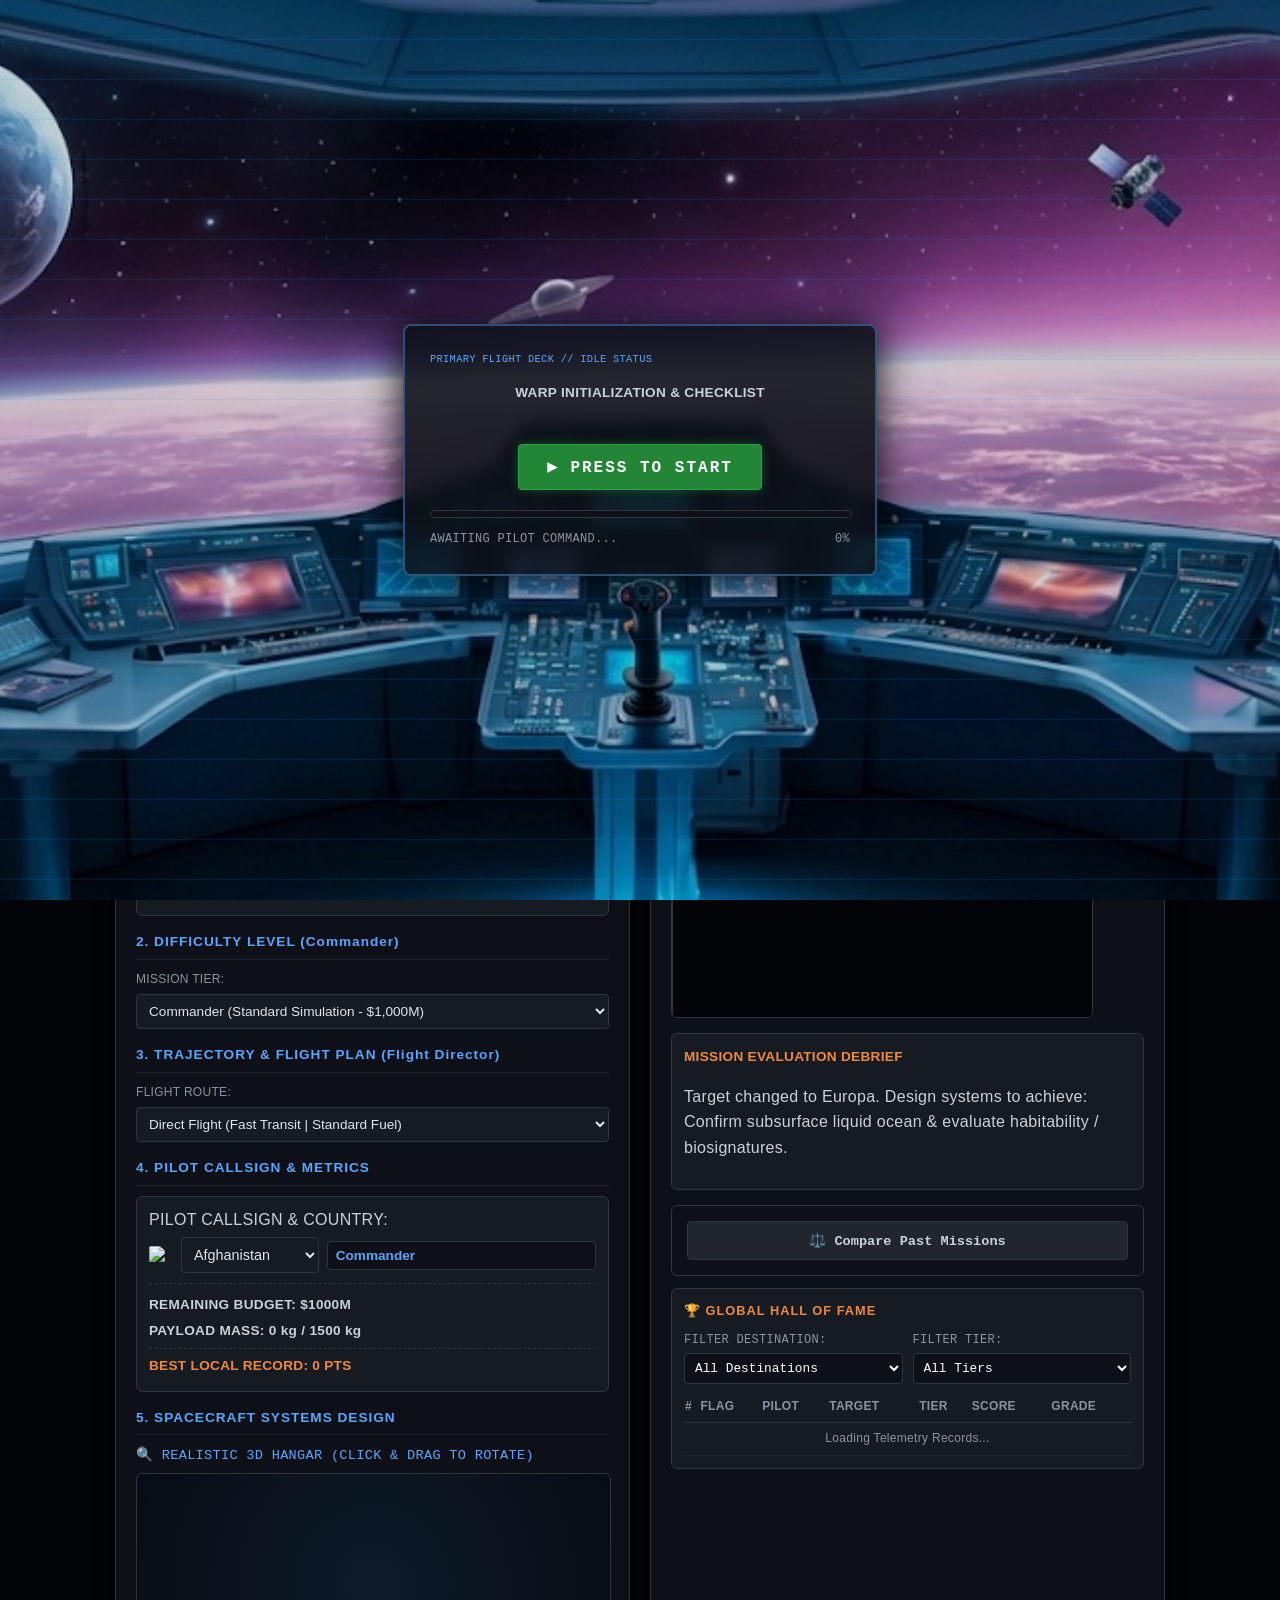
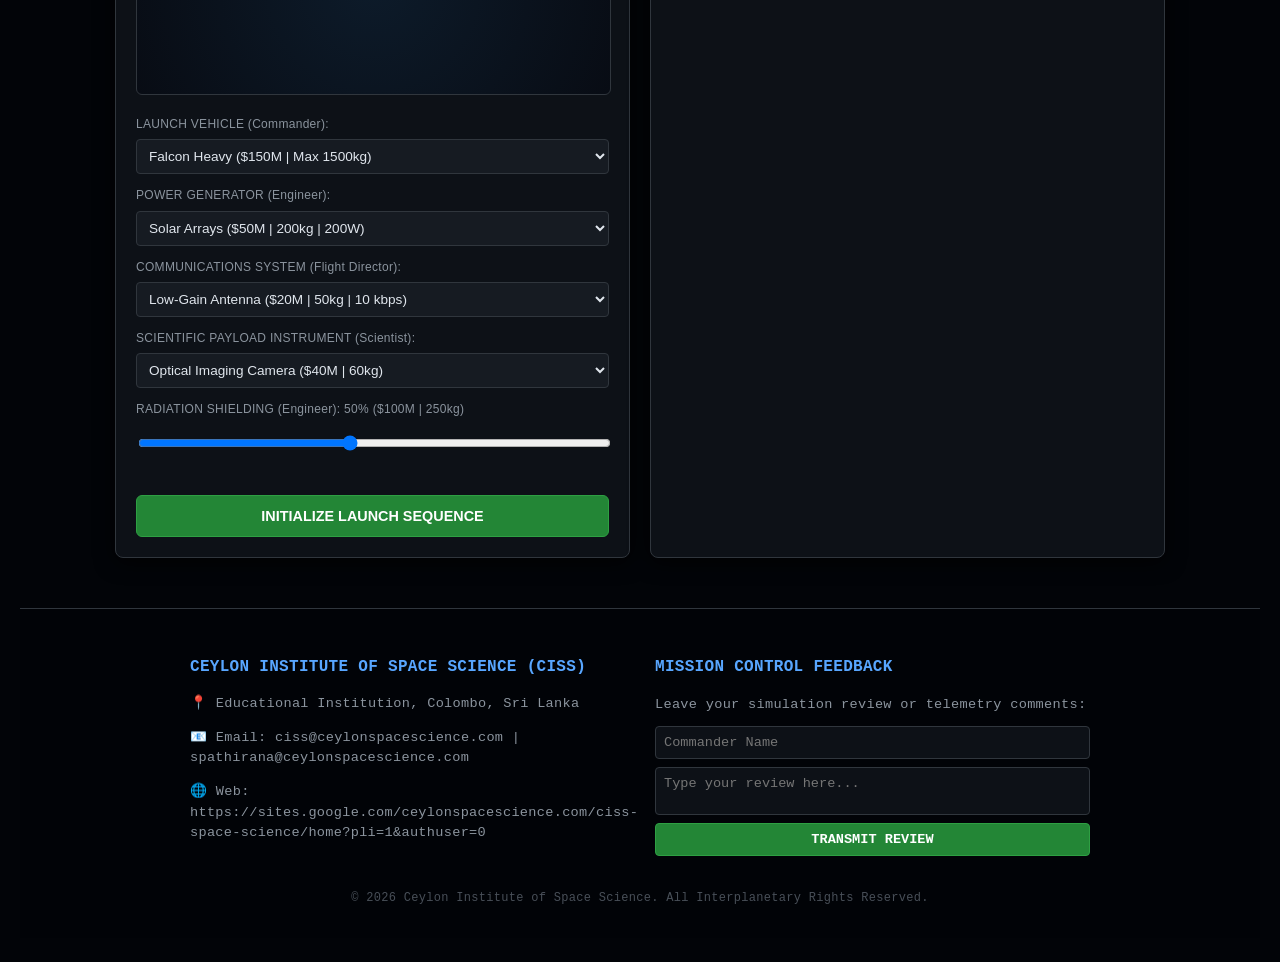
==== index.html @ af459d9c "Update fmt.Println message from 'Hello' to 'Goodbye'" ====
<!DOCTYPE html>
<html lang="en" style="position: relative; margin: 0;">
<head>
    <meta charset="UTF-8">
    <meta name="viewport" content="width=device-width, initial-scale=1.0">
    <title>Space Mission Systems Architect</title>
    
    <!-- FAVICON -->
    <link rel="icon" type="image/png" href="CISS.png">

    <link rel="stylesheet" href="style.css">
    
    <!-- LIBRARIES: JSZip, Three.js & Live Cross-Device Multiplayer Relay -->
    <script src="https://cdnjs.cloudflare.com/ajax/libs/jszip/3.10.1/jszip.min.js"></script>
    <script src="https://cdnjs.cloudflare.com/ajax/libs/three.js/r128/three.min.js"></script>
    <script src="https://unpkg.com/mqtt@5.10.1/dist/mqtt.min.js"></script>

    <!-- FIREBASE COMPAT (Kept for Global Leaderboard / Reviews in app.js) -->
    <script src="https://www.gstatic.com/firebasejs/8.10.1/firebase-app.js"></script>
    <script src="https://www.gstatic.com/firebasejs/8.10.1/firebase-database.js"></script>

    <style>
      .mode-nav-grid {
        display: grid;
        grid-template-columns: repeat(auto-fit, minmax(280px, 1fr));
        gap: 16px;
        max-width: 960px;
        margin: 22px auto 0 auto;
        text-align: left;
      }

      .mode-launch-btn {
        display: flex;
        align-items: center;
        justify-content: space-between;
        background: linear-gradient(145deg, #161b22 0%, #0d1117 100%);
        border: 1px solid #30363d;
        border-left: 4px solid #58a6ff;
        border-radius: 6px;
        padding: 16px 20px;
        color: #e6edf3;
        text-decoration: none;
        font-family: 'Courier New', Courier, monospace;
        transition: all 0.25s ease;
        position: relative;
        overflow: hidden;
        cursor: pointer;
      }

      .mode-launch-btn.sandbox-btn {
        border-left-color: #2ea043;
      }

      .mode-launch-btn:hover {
        transform: translateY(-2px);
        border-color: #58a6ff;
        box-shadow: 0 6px 20px rgba(88, 166, 255, 0.18);
        background: linear-gradient(145deg, #1c222b 0%, #11161d 100%);
      }

      .mode-launch-btn.sandbox-btn:hover {
        border-color: #2ea043;
        box-shadow: 0 6px 20px rgba(46, 160, 67, 0.18);
      }

      .mode-btn-content {
        display: flex;
        flex-direction: column;
        gap: 4px;
      }

      .mode-btn-tag {
        font-size: 0.7rem;
        letter-spacing: 1.5px;
        color: #58a6ff;
        font-weight: bold;
      }

      .sandbox-btn .mode-btn-tag {
        color: #3fb950;
      }

      .mode-btn-title {
        font-size: 1.05rem;
        font-weight: bold;
        letter-spacing: 0.5px;
      }

      .mode-btn-desc {
        font-size: 0.78rem;
        color: #8b949e;
      }

      .mode-btn-icon {
        width: 34px;
        height: 34px;
        stroke: #58a6ff;
        flex-shrink: 0;
        margin-left: 14px;
        transition: transform 0.25s ease;
      }

      .sandbox-btn .mode-btn-icon {
        stroke: #3fb950;
      }

      .mode-launch-btn:hover .mode-btn-icon {
        transform: translateX(4px);
      }

      .force-hidden {
        display: none !important;
      }

      .crew-member-row {
        display: flex;
        justify-content: space-between;
        align-items: center;
        gap: 8px;
        background: #161b22;
        border: 1px solid #2ea043;
        padding: 7px 10px;
        border-radius: 5px;
        font-size: 0.8rem;
        margin-bottom: 6px;
      }

      .station-locked {
        opacity: 0.62;
        position: relative;
      }
    </style>
</head>
<body style="position: relative; margin: 0;">

    <!-- STATIONARY TOP-RIGHT INSTITUTE LOGO (DESKTOP ONLY) -->
    <div class="desktop-logo-wrap">
        <img src="ciss-logo.png" alt="CISS Logo" style="height: 75px; width: auto; display: block;">
    </div>

    <!-- Dynamic Space Background -->
    <canvas id="bgCanvas"></canvas>

    <!-- PILOT COCKPIT INITIALIZATION LOADING SCREEN -->
    <div id="loader-screen">
        <div class="cockpit-background"></div>
        <div class="hud-scanner"></div>

        <div class="loader-content">
            <div class="hud-header">
                <span class="hud-tag">PRIMARY FLIGHT DECK // IDLE STATUS</span>
            </div>
            
            <h2>WARP INITIALIZATION &amp; CHECKLIST</h2>
            
            <!-- PRESS TO START BUTTON -->
            <button id="start-loader-btn" onclick="startLoadingSequence();" style="margin: 20px 0; background: #238636; border: 1px solid #2ea043; color: white; padding: 12px 28px; font-family: monospace; font-weight: bold; font-size: 1rem; border-radius: 4px; cursor: pointer; letter-spacing: 2px; box-shadow: 0 0 10px rgba(35, 134, 54, 0.5);">
                ▶ PRESS TO START
            </button>

            <div class="progress-bar-container">
                <div id="progress-bar"></div>
            </div>

            <div class="loader-telemetry">
                <span id="loader-status">AWAITING PILOT COMMAND...</span>
                <span id="loader-percent">0%</span>
            </div>
        </div>
    </div>

    <!-- HOW TO PLAY TUTORIAL MODAL -->
    <div id="how-to-play-modal" class="modal-overlay" style="position: fixed; top: 0; left: 0; width: 100%; height: 100%; background: rgba(2, 4, 8, 0.92); display: none; align-items: center; justify-content: center; z-index: 2100; font-family: monospace;">
        <div class="modal-content" style="background: #0d1117; border: 1px solid #30363d; padding: 30px; border-radius: 8px; max-width: 650px; width: 90%; text-align: left; box-shadow: 0 0 25px rgba(88, 166, 255, 0.25); display: flex; flex-direction: column; max-height: 85vh;">
            <h1 style="color: #58a6ff; margin-bottom: 5px; margin-top: 0; font-size: 1.4rem; text-align: center;">📖 HOW TO PLAY: MISSION BRIEFING</h1>
            <p style="color: #8b949e; margin-bottom: 15px; font-size: 0.8rem; text-align: center;">Scroll through the complete briefing to unlock mission acceptance.</p>
            
            <!-- SCROLLABLE INSTRUCTION CONTAINER -->
            <div id="tutorial-scroll-box" onscroll="checkTutorialScroll()" style="overflow-y: auto; max-height: 400px; padding-right: 12px; border: 1px solid #21262d; background: #161b22; border-radius: 6px; padding: 15px; font-size: 0.85rem; line-height: 1.6;">
                <h3 style="color: #58a6ff; margin-top: 0;">1. MISSION OBJECTIVES &amp; DESTINATIONS</h3>
                <p>Select your destination wisely between <strong>Europa</strong> (Jupiter), <strong>Titan</strong> (Saturn), or <strong>16 Psyche</strong> (Asteroid Belt). Each moon or asteroid imposes distinct engineering hurdles, such as intense Jovian radiation belts, cryogenic nitrogen atmospheres, or metallic core magnetic anomalies.</p>
                
                <h3 style="color: #58a6ff;">2. DEPLOYMENT MODES</h3>
                <p>Choose between <strong>Solo Flight</strong> or <strong>Team Mode</strong> (supporting a maximum of <strong>4 players</strong>). In Team Mode, synchronize live with your crew across devices; crew roles automatically adapt to 1, 2, 3, or 4 logged-in players:</p>
                <ul style="margin: 5px 0 15px 20px; color: #8b949e; padding: 0;">
                    <li><strong>Commander (CMD):</strong> Budget credits, difficulty tier, and launch vehicle control.</li>
                    <li><strong>Lead Engineer (ENG):</strong> Power generators (Solar vs. RTG) and radiation shielding.</li>
                    <li><strong>Chief Scientist (SCI):</strong> Target destination and scientific payload instruments.</li>
                    <li><strong>Flight Director (FD):</strong> Interplanetary route trajectory and communications antenna.</li>
                </ul>

                <h3 style="color: #58a6ff;">3. RESOURCE MANAGEMENT &amp; TRADE-OFFS</h3>
                <p>Every engineering choice has consequences. Upgrading instruments or adding shielding increases payload mass and budget costs. Ensure your spacecraft stays under mass limits and within your selected difficulty budget ($1,500M Cadet, $1,000M Commander, or $750M Architect).</p>

                <h3 style="color: #58a6ff;">4. 3D HANGAR &amp; INTERPLANETARY TRANSIT</h3>
                <p>Inspect your spacecraft in real time using the <strong>Realistic 3D WebGL Hangar</strong> (click and drag to rotate). Monitor real-time telemetry, power draws, data throughput, and fuel consumption along the <strong>Mission Viz Interplanetary Trajectory Map</strong> during transit.</p>

                <h3 style="color: #58a6ff;">5. MID-FLIGHT ANOMALIES &amp; DEBRIEFS</h3>
                <p>Handle destination-specific emergency anomalies mid-flight by coordinating tactical choices with your team. Complete missions to generate diagnostic optimization reports, transmission records for the <strong>Global Hall of Fame</strong>, and shareable comparisons (<code>compare.html</code>).</p>
                
                <p style="color: #2ea043; font-weight: bold; text-align: center; margin-top: 20px;">↓ You have reached the end of the briefing. Accept mission below! ↓</p>
            </div>

            <!-- ACCEPT MISSION BUTTON (Initially Disabled) -->
            <button id="accept-mission-btn" onclick="acceptHowToPlay(); playClick();" disabled style="margin-top: 20px; background: #21262d; border: 1px solid #30363d; color: #484f58; padding: 12px; border-radius: 4px; font-weight: bold; cursor: not-allowed; font-family: monospace; letter-spacing: 1px; width: 100%; transition: all 0.3s ease;">
                🔒 SCROLL TO BOTTOM TO ACCEPT MISSION
            </button>
        </div>
    </div>
    
    <!-- MULTIPLAYER LOBBY MODAL (SOLO / HOST / JOIN WITH NAME & COUNTRY) -->
    <div id="welcome-modal" class="modal-overlay" style="position: fixed; top: 0; left: 0; width: 100%; height: 100%; background: rgba(2, 4, 8, 0.92); display: none; align-items: center; justify-content: center; z-index: 2000; font-family: monospace;">
        <div class="modal-content" style="background: #0d1117; border: 1px solid #30363d; padding: 28px; border-radius: 8px; max-width: 620px; width: 92%; text-align: center; box-shadow: 0 0 25px rgba(88, 166, 255, 0.25); max-height: 90vh; overflow-y: auto;">
            <div style="display:flex; justify-content:space-between; align-items:center; margin-bottom:8px;">
                <span style="font-size:0.72rem; color:#8b949e;">CISS FLIGHT DECK</span>
                <span id="modal-relay-status" style="font-size:0.72rem; color:#d29922;">🟡 CONNECTING RELAY...</span>
            </div>
            <h1 style="color: #58a6ff; margin-bottom: 6px; margin-top: 0; font-size: 1.5rem;">MISSION DEPLOYMENT</h1>
            <p style="color: #8b949e; margin-bottom: 22px; font-size: 0.85rem;">Select your deployment configuration (1 to 4 Players).</p>
            
            <!-- Main Choice -->
            <div id="lobby-main" style="display: flex; flex-wrap: wrap; gap: 12px; justify-content: center; margin-bottom: 10px;">
                <button onclick="startSolo()" class="action-btn" style="flex: 1; min-width: 155px; background: #21262d; border: 1px solid #30363d; color: white; padding: 15px; border-radius: 6px; cursor: pointer; font-family: monospace; font-weight: bold; font-size: 0.9rem;">
                    👤 SOLO FLIGHT
                </button>
                <button onclick="showHostScreen()" class="action-btn" style="flex: 1; min-width: 155px; background: #8957e5; border: 1px solid #6e40c9; color: white; padding: 15px; border-radius: 6px; cursor: pointer; font-family: monospace; font-weight: bold; font-size: 0.9rem;">
                    📡 HOST TEAM GAME
                </button>
                <button onclick="showJoinScreen()" class="action-btn" style="flex: 1; min-width: 155px; background: #2ea043; border: 1px solid #238636; color: white; padding: 15px; border-radius: 6px; cursor: pointer; font-family: monospace; font-weight: bold; font-size: 0.9rem;">
                    🚀 JOIN TEAM GAME
                </button>
            </div>

            <!-- Solo Configuration Screen (Name & Country) -->
            <div id="lobby-solo" style="display: none; text-align: left;">
                <h3 style="color: #58a6ff; border-bottom: 1px solid #30363d; padding-bottom: 6px; margin-top: 0;">SOLO MISSION PILOT REGISTRATION</h3>
                
                <label style="color: #8b949e; font-size: 0.8rem; display: block; margin-bottom: 5px;">PILOT NAME / CALLSIGN *</label>
                <input type="text" id="solo-player-name" placeholder="Enter your name..." style="width: 100%; box-sizing: border-box; padding: 10px; margin-bottom: 14px; font-family: monospace; background: #161b22; border: 1px solid #30363d; color: white; border-radius: 4px; font-size: 0.9rem;">

                <label style="color: #8b949e; font-size: 0.8rem; display: block; margin-bottom: 5px;">COUNTRY *</label>
                <select id="solo-player-country" style="width: 100%; box-sizing: border-box; padding: 10px; margin-bottom: 20px; font-family: monospace; background: #161b22; border: 1px solid #30363d; color: white; border-radius: 4px; font-size: 0.9rem;"></select>

                <div style="display: flex; gap: 10px;">
                    <button onclick="returnToLobbyMain()" class="action-btn" style="flex: 1; background: #21262d; border: 1px solid #30363d; color: #8b949e; padding: 12px; border-radius: 4px; font-weight: bold; cursor: pointer; font-family: monospace;">
                        &larr; BACK
                    </button>
                    <button onclick="confirmSoloDeployment()" class="action-btn" style="flex: 2; background: #1f6feb; border: 1px solid #388bfd; color: white; padding: 12px; border-radius: 4px; font-weight: bold; cursor: pointer; font-family: monospace; letter-spacing: 1px;">
                        ENTER HANGAR VIEW
                    </button>
                </div>
            </div>

            <!-- Host Configuration Screen (Name, Country, Live Room Code & Live Logged-In Crew) -->
            <div id="lobby-host" style="display: none; text-align: left;">
                <h3 style="color: #a5d6ff; border-bottom: 1px solid #30363d; padding-bottom: 6px; margin-top: 0;">HOST TEAM MISSION (MAX 4 PLAYERS)</h3>
                <p style="margin: 12px 0; font-size: 0.9rem;">SHARE ROOM CODE: <strong id="display-room-code" style="font-size: 1.7rem; color: #d2a8ff; letter-spacing: 4px; background: #21262d; padding: 5px 12px; border-radius: 4px; border: 1px solid #30363d;">----</strong></p>
                
                <div style="display: grid; grid-template-columns: 1fr 1fr; gap: 10px; margin-bottom: 12px;">
                    <div>
                        <label style="color: #8b949e; font-size: 0.78rem; display: block; margin-bottom: 4px;">HOST NAME / CALLSIGN *</label>
                        <input type="text" id="host-player-name" placeholder="Enter your name..." oninput="updateHostIdentityLive()" style="width: 100%; box-sizing: border-box; padding: 9px; font-family: monospace; background: #161b22; border: 1px solid #30363d; color: white; border-radius: 4px; font-size: 0.88rem;">
                    </div>
                    <div>
                        <label style="color: #8b949e; font-size: 0.78rem; display: block; margin-bottom: 4px;">HOST COUNTRY *</label>
                        <select id="host-player-country" onchange="updateHostIdentityLive()" style="width: 100%; box-sizing: border-box; padding: 9px; font-family: monospace; background: #161b22; border: 1px solid #30363d; color: white; border-radius: 4px; font-size: 0.88rem;"></select>
                    </div>
                </div>

                <div style="background: #161b22; border: 1px solid #30363d; border-radius: 6px; padding: 10px; margin-bottom: 16px;">
                    <div style="display:flex; justify-content:space-between; align-items:center; margin-bottom:6px;">
                        <span style="font-size:0.78rem; color:#58a6ff; font-weight:bold;">LOGGED-IN CREW ROSTER:</span>
                        <span id="host-crew-count" style="font-size:0.75rem; color:#3fb950;">1 / 4 LOGGED IN</span>
                    </div>
                    <div id="host-crew-list" style="font-size:0.8rem; color:#c9d1d9;"></div>
                    <p style="margin:6px 0 0 0; font-size:0.74rem; color:#8b949e;">Roles adjust automatically for 1, 2, 3, or 4 players. You can enter the hangar now or wait for teammates.</p>
                </div>
                
                <div style="display: flex; gap: 10px;">
                    <button onclick="returnToLobbyMain()" class="action-btn" style="flex: 1; background: #21262d; border: 1px solid #30363d; color: #8b949e; padding: 12px; border-radius: 4px; font-weight: bold; cursor: pointer; font-family: monospace;">
                        &larr; BACK
                    </button>
                    <button onclick="confirmHostDeployment()" class="action-btn" style="flex: 2; background: #1f6feb; border: 1px solid #388bfd; color: white; padding: 12px; border-radius: 4px; font-weight: bold; cursor: pointer; font-family: monospace; letter-spacing: 1px;">
                        ENTER HANGAR VIEW
                    </button>
                </div>
            </div>

            <!-- Join Screen (Name, Country, 4-Digit Code & Live Crew Preview) -->
            <div id="lobby-join" style="display: none; text-align: left;">
                <h3 style="color: #a5d6ff; border-bottom: 1px solid #30363d; padding-bottom: 6px; margin-top: 0;">JOIN ACTIVE TEAM MISSION</h3>
                
                <div style="display: grid; grid-template-columns: 1fr 1fr; gap: 10px; margin-bottom: 12px;">
                    <div>
                        <label style="color: #8b949e; font-size: 0.78rem; display: block; margin-bottom: 4px;">YOUR NAME / CALLSIGN *</label>
                        <input type="text" id="join-player-name" placeholder="Enter your name..." style="width: 100%; box-sizing: border-box; padding: 9px; font-family: monospace; background: #161b22; border: 1px solid #30363d; color: white; border-radius: 4px; font-size: 0.88rem;">
                    </div>
                    <div>
                        <label style="color: #8b949e; font-size: 0.78rem; display: block; margin-bottom: 4px;">YOUR COUNTRY *</label>
                        <select id="join-player-country" style="width: 100%; box-sizing: border-box; padding: 9px; font-family: monospace; background: #161b22; border: 1px solid #30363d; color: white; border-radius: 4px; font-size: 0.88rem;"></select>
                    </div>
                </div>

                <label style="color: #8b949e; font-size: 0.78rem; display: block; margin-bottom: 4px;">HOST'S 4-DIGIT ROOM CODE *</label>
                <input type="text" id="join-room-code" maxlength="4" placeholder="Enter 4-Digit Code..." style="width: 100%; box-sizing: border-box; padding: 11px; margin-bottom: 12px; font-family: monospace; background: #161b22; border: 1px solid #30363d; color: #d2a8ff; font-weight: bold; border-radius: 4px; font-size: 1.15rem; text-align: center; letter-spacing: 4px;" oninput="fetchAvailableRolesForRoom()">

                <div id="join-preview-box" style="background: #161b22; border: 1px solid #30363d; border-radius: 6px; padding: 10px; margin-bottom: 16px;">
                    <div id="join-room-status" style="font-size:0.78rem; color:#8b949e;">Enter the 4-digit code given by your host to connect.</div>
                    <div id="join-crew-list" style="margin-top:6px;"></div>
                </div>
                
                <div style="display: flex; gap: 10px;">
                    <button onclick="returnToLobbyMain()" class="action-btn" style="flex: 1; background: #21262d; border: 1px solid #30363d; color: #8b949e; padding: 12px; border-radius: 4px; font-weight: bold; cursor: pointer; font-family: monospace;">
                        &larr; BACK
                    </button>
                    <button onclick="joinMultiplayerRoom()" class="action-btn" style="flex: 2; background: #2ea043; border: 1px solid #238636; color: white; padding: 12px; border-radius: 4px; font-weight: bold; cursor: pointer; font-family: monospace; letter-spacing: 1px;">
                        CONNECT TO HANGAR
                    </button>
                </div>
            </div>

            <!-- Room Active Status -->
            <div id="lobby-active" style="display: none;">
                <h3 style="color: #58a6ff;">NETWORK ESTABLISHED</h3>
                <p style="margin: 14px 0;">ROOM CODE: <strong id="active-room-code" style="font-size: 2.2rem; color: #d2a8ff; letter-spacing: 6px; background: #21262d; padding: 8px 18px; border-radius: 6px; border: 1px solid #30363d;">----</strong></p>
                <div id="active-crew-list" style="text-align: left; margin: 14px 0;"></div>
                <p id="role-display-text" style="color: #3fb950; font-size: 0.85rem;">Connected to live crew telemetry.</p>
                
                <div style="display: flex; gap: 10px; margin-top: 20px;">
                    <button onclick="returnToLobbyMain()" class="action-btn" style="flex: 1; background: #21262d; border: 1px solid #30363d; color: #8b949e; padding: 12px; border-radius: 4px; font-weight: bold; cursor: pointer; font-family: monospace;">
                        &larr; LEAVE ROOM
                    </button>
                    <button onclick="closeWelcomeModal()" class="action-btn" style="flex: 2; background: #1f6feb; border: 1px solid #388bfd; color: white; padding: 12px; border-radius: 4px; font-weight: bold; cursor: pointer; font-family: monospace; letter-spacing: 1px;">
                        ENTER HANGAR VIEW
                    </button>
                </div>
            </div>
        </div>
    </div>

    <header>
        <!-- MOBILE CENTERED LOGO -->
        <div class="mobile-logo-wrap">
            <img src="ciss-logo.png" alt="CISS Logo">
        </div>
        <h1>SPACE MISSION SYSTEMS ARCHITECT</h1>
        <p class="subtitle">INTERPLANETARY SYSTEMS ENGINEERING &amp; TRADE-OFF SIMULATION</p>

        <!-- MODULE NAVIGATION BUTTONS PLACED BELOW HEADINGS -->
        <div class="mode-nav-grid">
            <a href="competitive.html" onclick="playClick();" class="mode-launch-btn">
                <div class="mode-btn-content">
                    <span class="mode-btn-tag">Team Duels</span>
                    <span class="mode-btn-title">COMPETITIVE SCENARIOS</span>
                    <span class="mode-btn-desc">Design rival spacecraft architectures for shared mission contracts and race head-to-head.</span>
                </div>
                <svg class="mode-btn-icon" viewBox="0 0 24 24" fill="none" stroke-width="1.8" stroke-linecap="round" stroke-linejoin="round">
                    <polygon points="12 2 2 7 12 12 22 7 12 2"></polygon>
                    <polyline points="2 17 12 22 22 17"></polyline>
                    <polyline points="2 12 12 17 22 12"></polyline>
                </svg>
            </a>

            <a href="sandbox.html" onclick="playClick();" class="mode-launch-btn sandbox-btn">
                <div class="mode-btn-content">
                    <span class="mode-btn-tag">UNRESTRICTED LAB </span>
                    <span class="mode-btn-title">PHYSICS &amp; SYSTEMS SANDBOX</span>
                    <span class="mode-btn-desc">Experiment without budget or mass limits, customize planetary physics, and run guided labs.</span>
                </div>
                <svg class="mode-btn-icon" viewBox="0 0 24 24" fill="none" stroke-width="1.8" stroke-linecap="round" stroke-linejoin="round">
                    <circle cx="12" cy="12" r="3"></circle>
                    <path d="M19.4 15a1.65 1.65 0 0 0 .33 1.82l.06.06a2 2 0 0 1-2.83 2.83l-.06-.06a1.65 1.65 0 0 0-1.82-.33 1.65 1.65 0 0 0-1 1.51V21a2 2 0 0 1-4 0v-.09A1.65 1.65 0 0 0 9 19.4a1.65 1.65 0 0 0-1.82.33l-.06.06a2 2 0 0 1-2.83-2.83l.06-.06a1.65 1.65 0 0 0 .33-1.82 1.65 1.65 0 0 0-1.51-1H3a2 2 0 0 1 0-4h.09A1.65 1.65 0 0 0 4.6 9a1.65 1.65 0 0 0-.33-1.82l-.06-.06a2 2 0 0 1 2.83-2.83l.06.06a1.65 1.65 0 0 0 1.82.33H9a1.65 1.65 0 0 0 1-1.51V3a2 2 0 0 1 4 0v.09a1.65 1.65 0 0 0 1 1.51 1.65 1.65 0 0 0 1.82-.33l.06-.06a2 2 0 0 1 2.83 2.83l-.06.06a1.65 1.65 0 0 0-.33 1.82V9a1.65 1.65 0 0 0 1.51 1H21a2 2 0 0 1 0 4h-.09a1.65 1.65 0 0 0-1.51 1z"></path>
                </svg>
            </a>
        </div>
    </header>

    <main class="dashboard">
        <!-- Control Panel Column -->
        <section class="controls">

            <!-- TARGET WRAPPER -->
            <div id="control-target">
                <h2>1. SELECT TARGET DESTINATION (Scientist)</h2>
                <div class="mission-selection">
                    <button class="target-card active" onclick="selectTarget('Europa', this); pushStateToNetwork(); playClick();">
                        <img src="europa.jpg" alt="Europa Moon">
                        <span>Europa (Jupiter)</span>
                    </button>
                    <button class="target-card" onclick="selectTarget('Titan', this); pushStateToNetwork(); playClick();">
                        <img src="titan.jpg" alt="Titan Moon">
                        <span>Titan (Saturn)</span>
                    </button>
                    <button class="target-card" onclick="selectTarget('Psyche', this); pushStateToNetwork(); playClick();">
                        <img src="psyche.jpg" alt="Psyche Asteroid">
                        <span>16 Psyche (Asteroid Belt)</span>
                    </button>
                </div>
            </div>

            <!-- NASA Mission Viz Integration Panel -->
            <div class="panel" style="margin-top: 20px; background: #0d1117; border: 1px solid #30363d; padding: 15px; border-radius: 6px; font-family: monospace;">
                <h3 style="color: #58a6ff; font-size: 0.95rem; margin-top: 0; border-bottom: 1px solid #21262d; padding-bottom: 6px;">
                    🌌 MISSION VIZ: INTERPLANETARY TRAJECTORY MAP
                </h3>
                <div style="position: relative; width: 100%; height: 240px; background: #020408; border-radius: 4px; overflow: hidden; border: 1px solid #30363d;">
                    <canvas id="missionVizCanvas" width="800" height="240" style="width: 100%; height: 100%; display: block;"></canvas>
                    
                    <!-- HTML HUD OVERLAY -->
                    <div id="vizHud" style="position: absolute; top: 12px; left: 12px; background: rgba(13, 17, 23, 0.85); border: 1px solid #30363d; padding: 8px 12px; border-radius: 4px; pointer-events: none; font-size: 0.75rem; line-height: 1.4;">
                        <div id="vizHudTarget" style="color: #58a6ff; font-weight: bold;">TARGET: Europa (Jupiter)</div>
                        <div id="vizHudDist" style="color: #8b949e;">SEPARATION DISTANCE: 5.2 AU</div>
                    </div>
                </div>
                <p style="font-size: 0.75rem; color: #8b949e; margin: 8px 0 0 0;">
                    Real-time spatial visualization adapted from NASA Mission Viz architecture principles.
                </p>
            </div>
            
            <div class="objective-card">
                <p id="target-display">Selected Target: Europa (Jupiter) | Distance: 5.2 AU</p>
            </div>

            <!-- DIFFICULTY WRAPPER -->
            <div id="control-difficulty">
                <h2>2. DIFFICULTY LEVEL (Commander)</h2>
                <div class="setting">
                    <label for="difficulty-select">MISSION TIER:</label>
                    <select id="difficulty-select" onchange="pushStateToNetwork(); playClick();">
                        <option value="Cadet">Cadet (Generous $1,500M Budget &amp; Lower Constraints)</option>
                        <option value="Commander" selected>Commander (Standard Simulation - $1,000M)</option>
                        <option value="Architect">Architect (Hardcore $750M Budget &amp; Strict Hazards)</option>
                    </select>
                </div>
            </div>

            <!-- ROUTE WRAPPER -->
            <div id="control-route">
                <h2>3. TRAJECTORY &amp; FLIGHT PLAN (Flight Director)</h2>
                <div class="setting">
                    <label for="route-select">FLIGHT ROUTE:</label>
                    <select id="route-select" onchange="pushStateToNetwork(); playClick();">
                        <option value="Direct">Direct Flight (Fast Transit | Standard Fuel)</option>
                        <option value="GravityAssist">Gravity Assist Flyby (Slow Transit | Save Mass/Budget)</option>
                    </select>
                </div>
            </div>

            <!-- PILOT METRICS (Visible to all) -->
            <h2>4. PILOT CALLSIGN &amp; METRICS</h2>
            <div class="tracker-box">
                <div class="pilot-input-group">
                    <label for="player-name-input">PILOT CALLSIGN &amp; COUNTRY:</label>
                    <div class="pilot-fields" style="display: flex; align-items: center; gap: 8px;">
                        <img id="selected-flag-preview" src="" alt="Flag Preview" style="width: 24px; height: 18px; border-radius: 2px; object-fit: cover;">
                        
                        <!-- 150 COUNTRIES IN ALPHABETICAL ORDER -->
                        <select id="player-flag-select" onchange="updateFlagPreview();">
                            <option value="af">Afghanistan</option>
                            <option value="al">Albania</option>
                            <option value="dz">Algeria</option>
                            <option value="ad">Andorra</option>
                            <option value="ao">Angola</option>
                            <option value="ag">Antigua &amp; Barbuda</option>
                            <option value="ar">Argentina</option>
                            <option value="am">Armenia</option>
                            <option value="au">Australia</option>
                            <option value="at">Austria</option>
                            <option value="az">Azerbaijan</option>
                            <option value="bs">Bahamas</option>
                            <option value="bh">Bahrain</option>
                            <option value="bd">Bangladesh</option>
                            <option value="bb">Barbados</option>
                            <option value="by">Belarus</option>
                            <option value="be">Belgium</option>
                            <option value="bz">Belize</option>
                            <option value="bj">Benin</option>
                            <option value="bt">Bhutan</option>
                            <option value="bo">Bolivia</option>
                            <option value="ba">Bosnia &amp; Herzegovina</option>
                            <option value="bw">Botswana</option>
                            <option value="br">Brazil</option>
                            <option value="bn">Brunei</option>
                            <option value="bg">Bulgaria</option>
                            <option value="bf">Burkina Faso</option>
                            <option value="bi">Burundi</option>
                            <option value="kh">Cambodia</option>
                            <option value="cm">Cameroon</option>
                            <option value="ca">Canada</option>
                            <option value="cv">Cape Verde</option>
                            <option value="cf">Central African Republic</option>
                            <option value="td">Chad</option>
                            <option value="cl">Chile</option>
                            <option value="cn">China</option>
                            <option value="co">Colombia</option>
                            <option value="km">Comoros</option>
                            <option value="cg">Congo</option>
                            <option value="cr">Costa Rica</option>
                            <option value="hr">Croatia</option>
                            <option value="cu">Cuba</option>
                            <option value="cy">Cyprus</option>
                            <option value="cz">Czech Republic</option>
                            <option value="dk">Denmark</option>
                            <option value="dj">Djibouti</option>
                            <option value="dm">Dominica</option>
                            <option value="do">Dominican Republic</option>
                            <option value="ec">Ecuador</option>
                            <option value="eg">Egypt</option>
                            <option value="sv">El Salvador</option>
                            <option value="ee">Estonia</option>
                            <option value="et">Ethiopia</option>
                            <option value="fj">Fiji</option>
                            <option value="fi">Finland</option>
                            <option value="fr">France</option>
                            <option value="ga">Gabon</option>
                            <option value="gm">Gambia</option>
                            <option value="ge">Georgia</option>
                            <option value="de">Germany</option>
                            <option value="gh">Ghana</option>
                            <option value="gr">Greece</option>
                            <option value="gd">Grenada</option>
                            <option value="gt">Guatemala</option>
                            <option value="gn">Guinea</option>
                            <option value="gy">Guyana</option>
                            <option value="ht">Haiti</option>
                            <option value="hn">Honduras</option>
                            <option value="hk">Hong Kong</option>
                            <option value="hu">Hungary</option>
                            <option value="is">Iceland</option>
                            <option value="in">India</option>
                            <option value="id">Indonesia</option>
                            <option value="ir">Iran</option>
                            <option value="iq">Iraq</option>
                            <option value="ie">Ireland</option>
                            <option value="il">Israel</option>
                            <option value="it">Italy</option>
                            <option value="jm">Jamaica</option>
                            <option value="jp">Japan</option>
                            <option value="jo">Jordan</option>
                            <option value="kz">Kazakhstan</option>
                            <option value="ke">Kenya</option>
                            <option value="kw">Kuwait</option>
                            <option value="kg">Kyrgyzstan</option>
                            <option value="la">Laos</option>
                            <option value="lv">Latvia</option>
                            <option value="lb">Lebanon</option>
                            <option value="ls">Lesotho</option>
                            <option value="lr">Liberia</option>
                            <option value="ly">Libya</option>
                            <option value="lt">Lithuania</option>
                            <option value="lu">Luxembourg</option>
                            <option value="mg">Madagascar</option>
                            <option value="mw">Malawi</option>
                            <option value="my">Malaysia</option>
                            <option value="mv">Maldives</option>
                            <option value="ml">Mali</option>
                            <option value="mt">Malta</option>
                            <option value="mr">Mauritania</option>
                            <option value="mu">Mauritius</option>
                            <option value="mx">Mexico</option>
                            <option value="md">Moldova</option>
                            <option value="mc">Monaco</option>
                            <option value="mn">Mongolia</option>
                            <option value="me">Montenegro</option>
                            <option value="ma">Morocco</option>
                            <option value="mz">Mozambique</option>
                            <option value="mm">Myanmar</option>
                            <option value="na">Namibia</option>
                            <option value="np">Nepal</option>
                            <option value="nl">Netherlands</option>
                            <option value="nz">New Zealand</option>
                            <option value="ni">Nicaragua</option>
                            <option value="ne">Niger</option>
                            <option value="ng">Nigeria</option>
                            <option value="kp">North Korea</option>
                            <option value="mk">North Macedonia</option>
                            <option value="no">Norway</option>
                            <option value="om">Oman</option>
                            <option value="pk">Pakistan</option>
                            <option value="ps">Palestine</option>
                            <option value="pa">Panama</option>
                            <option value="pg">Papua New Guinea</option>
                            <option value="py">Paraguay</option>
                            <option value="pe">Peru</option>
                            <option value="ph">Philippines</option>
                            <option value="pl">Poland</option>
                            <option value="pt">Portugal</option>
                            <option value="qa">Qatar</option>
                            <option value="ro">Romania</option>
                            <option value="ru">Russia</option>
                            <option value="rw">Rwanda</option>
                            <option value="sa">Saudi Arabia</option>
                            <option value="sn">Senegal</option>
                            <option value="rs">Serbia</option>
                            <option value="sg">Singapore</option>
                            <option value="sk">Slovakia</option>
                            <option value="si">Slovenia</option>
                            <option value="so">Somalia</option>
                            <option value="za">South Africa</option>
                            <option value="kr">South Korea</option>
                            <option value="es">Spain</option>
                            <option value="lk">Sri Lanka</option>
                            <option value="sd">Sudan</option>
                            <option value="se">Sweden</option>
                            <option value="ch">Switzerland</option>
                            <option value="sy">Syria</option>
                            <option value="tw">Taiwan</option>
                            <option value="tj">Tajikistan</option>
                            <option value="tz">Tanzania</option>
                            <option value="th">Thailand</option>
                            <option value="tn">Tunisia</option>
                            <option value="tr">Turkey</option>
                            <option value="tm">Turkmenistan</option>
                            <option value="ug">Uganda</option>
                            <option value="ua">Ukraine</option>
                            <option value="ae">United Arab Emirates</option>
                            <option value="gb">United Kingdom</option>
                            <option value="us">United States</option>
                            <option value="uy">Uruguay</option>
                            <option value="uz">Uzbekistan</option>
                            <option value="ve">Venezuela</option>
                            <option value="vn">Vietnam</option>
                            <option value="ye">Yemen</option>
                            <option value="zm">Zambia</option>
                            <option value="zw">Zimbabwe</option>
                        </select>
                        <input type="text" id="player-name-input" placeholder="Enter Callsign" value="Commander">
                    </div>
                </div>

                <p style="margin-top: 10px;">REMAINING BUDGET: $<span id="budget-left">1000</span>M</p>
                <p>PAYLOAD MASS: <span id="mass-used">0</span> kg / <span id="max-mass">1500</span> kg</p>
                <p class="high-score-text">BEST LOCAL RECORD: <span id="high-score-val">0</span> PTS</p>
            </div>

            <h2>5. SPACECRAFT SYSTEMS DESIGN</h2>

            <!-- REALISTIC 3D WEBGL HANGAR INSPECTION VIEWPORT (Visible to all) -->
            <div style="margin-bottom: 20px;">
                <label style="display: block; font-family: monospace; font-size: 0.85rem; color: #58a6ff; margin-bottom: 6px;">🔍 REALISTIC 3D HANGAR (CLICK &amp; DRAG TO ROTATE)</label>
                <div id="hangar-container" style="position: relative; width: 100%; height: 220px; background: radial-gradient(circle, #0d1b2a 0%, #080c14 100%); border-radius: 6px; overflow: hidden; border: 1px solid #30363d; cursor: grab;">
                    <!-- Three.js Canvas will be appended here automatically -->
                </div>
            </div>

            <!-- LAUNCHER WRAPPER -->
            <div id="control-launcher">
                <div class="setting">
                    <label for="launcher-select">LAUNCH VEHICLE (Commander):</label>
                    <select id="launcher-select" onchange="pushStateToNetwork(); updateSettings(); playClick();">
                        <option value="FalconHeavy">Falcon Heavy ($150M | Max 1500kg)</option>
                        <option value="SLS">Space Launch System ($800M | Max 3000kg)</option>
                    </select>
                </div>
            </div>

            <!-- POWER WRAPPER -->
            <div id="control-power">
                <div class="setting">
                    <label for="power-select">POWER GENERATOR (Engineer):</label>
                    <select id="power-select" onchange="pushStateToNetwork(); updateSettings(); playClick();">
                        <option value="Solar">Solar Arrays ($50M | 200kg | 200W)</option>
                        <option value="RTG">Nuclear RTG ($200M | 150kg | 600W)</option>
                    </select>
                </div>
            </div>

            <!-- COMMS WRAPPER -->
            <div id="control-comm">
                <div class="setting">
                    <label for="comm-select">COMMUNICATIONS SYSTEM (Flight Director):</label>
                    <select id="comm-select" onchange="pushStateToNetwork(); updateSettings(); playClick();">
                        <option value="LGA">Low-Gain Antenna ($20M | 50kg | 10 kbps)</option>
                        <option value="HGA">High-Gain Dish ($80M | 120kg | 500 kbps)</option>
                        <option value="Laser">Laser Comms ($180M | 80kg | 5000 kbps)</option>
                    </select>
                </div>
            </div>

            <!-- INSTRUMENT WRAPPER -->
            <div id="control-instrument">
                <div class="setting">
                    <label for="instrument-select">SCIENTIFIC PAYLOAD INSTRUMENT (Scientist):</label>
                    <select id="instrument-select" onchange="pushStateToNetwork(); updateSettings(); playClick();">
                        <option value="Camera">Optical Imaging Camera ($40M | 60kg)</option>
                        <option value="Radar">Ice-Penetrating Radar ($150M | 220kg)</option>
                        <option value="Spectrometer">Mass Spectrometer ($110M | 100kg)</option>
                    </select>
                </div>
            </div>

            <!-- SHIELD WRAPPER -->
            <div id="control-shield">
                <div class="setting">
                    <label for="shield-slider">RADIATION SHIELDING (Engineer): <span id="shield-val">50</span>% ($<span id="shield-cost">100</span>M | <span id="shield-mass">250</span>kg)</label>
                    <input type="range" id="shield-slider" min="10" max="100" value="50" oninput="pushStateToNetwork(); updateSettings();">
                </div>
            </div>

            <!-- ALL PLAYERS CAN SEE THE BUTTON, BUT IT TRIGGERS NETWORK SYNC -->
            <button class="launch-btn" onclick="handleLaunchClick(); playClick();" style="margin-top: 15px;">INITIALIZE LAUNCH SEQUENCE</button>
        </section>

        <!-- Simulation Viewport & Standalone Leaderboard Column -->
        <section class="viewport">

            <!-- DEPLOYMENT CONFIGURATION, LIVE CREW ROSTER & LEARN THE BASICS -->
            <div style="background: #0d1117; border: 1px solid #30363d; padding: 15px; border-radius: 6px; margin-bottom: 20px; font-family: monospace;">
                <div style="display:flex; justify-content:space-between; align-items:center; margin-bottom:8px;">
                    <label style="font-size: 0.8rem; color: #8b949e;">MISSION DEPLOYMENT MODE:</label>
                    <span id="dash-relay-status" style="font-size: 0.72rem; color: #d29922;">🟡 CONNECTING...</span>
                </div>
                <div style="display: flex; gap: 8px; margin-bottom: 12px;">
                    <button onclick="openLobbyModalAt('solo')" style="flex: 1; background: #21262d; border: 1px solid #30363d; color: #c9d1d9; padding: 8px; border-radius: 4px; cursor: pointer; font-family: monospace; font-size: 0.75rem; font-weight: bold;">
                        👤 SOLO
                    </button>
                    <button onclick="openLobbyModalAt('host')" style="flex: 1; background: #8957e5; border: 1px solid #6e40c9; color: white; padding: 8px; border-radius: 4px; cursor: pointer; font-family: monospace; font-size: 0.75rem; font-weight: bold;">
                        📡 HOST TEAM
                    </button>
                    <button onclick="openLobbyModalAt('join')" style="flex: 1; background: #2ea043; border: 1px solid #238636; color: white; padding: 8px; border-radius: 4px; cursor: pointer; font-family: monospace; font-size: 0.75rem; font-weight: bold;">
                        🚀 JOIN TEAM
                    </button>
                </div>

                <!-- LIVE LOGGED-IN CREW ROSTER CARD (VISIBLE WHEN IN SOLO OR MULTIPLAYER) -->
                <div id="dash-crew-panel" style="display:none; background:#090d13; border:1px solid #30363d; border-radius:6px; padding:10px; margin-bottom:12px;">
                    <div style="display:flex; justify-content:space-between; align-items:center; margin-bottom:8px; border-bottom:1px solid #21262d; padding-bottom:5px;">
                        <span id="dash-room-label" style="color:#58a6ff; font-weight:bold; font-size:0.82rem;">ACTIVE CREW ROSTER</span>
                        <span id="dash-crew-count" style="background:#238636; color:white; padding:2px 7px; border-radius:4px; font-size:0.72rem;">1 / 4 LOGGED IN</span>
                    </div>
                    <div id="dash-crew-list"></div>
                    <div id="dash-sync-feed" style="font-size:0.74rem; color:#a5d6ff; margin-top:4px; font-style:italic;"></div>
                </div>
                
                <a href="basics.html" target="_blank" style="display: block; width: 100%; box-sizing: border-box; background: linear-gradient(135deg, #1f6feb 0%, #238636 100%); border: 1px solid #388bfd; color: white; padding: 12px; border-radius: 6px; font-family: monospace; font-weight: bold; text-decoration: none; text-align: center; letter-spacing: 2px; box-shadow: 0 0 15px rgba(31, 111, 235, 0.4); transition: all 0.3s ease;">
                    LEARN THE BASICS
                </a>
            </div>

            <h2>6. ORBIT TELEMETRY &amp; MISSION CONTROL</h2>
            
            <!-- REAL-TIME MISSION RESOURCE DASHBOARD -->
            <div style="background: #0d1117; border: 1px solid #30363d; border-radius: 6px; padding: 15px; margin-bottom: 15px; font-family: monospace;">
                <div style="display: flex; justify-content: space-between; align-items: center; margin-bottom: 10px; border-bottom: 1px solid #21262d; padding-bottom: 6px;">
                    <span style="color: #58a6ff; font-weight: bold; font-size: 0.9rem;">📊 REAL-TIME RESOURCE DASHBOARD</span>
                    <span id="dash-status-badge" style="background: #238636; color: white; padding: 2px 8px; border-radius: 4px; font-size: 0.75rem;">STANDBY</span>
                </div>
                
                <div style="display: grid; grid-template-columns: 1fr 1fr; gap: 10px; font-size: 0.85rem;">
                    <div>
                        <p style="margin: 0 0 3px 0; color: #8b949e;">POWER DRAW:</p>
                        <strong id="dash-power" style="color: #e6edf3;">0W / 200W Req</strong>
                    </div>
                    <div>
                        <p style="margin: 0 0 3px 0; color: #8b949e;">DATA THROUGHPUT:</p>
                        <strong id="dash-kbps" style="color: #e6edf3;">0 kbps</strong>
                    </div>
                    <div>
                        <p style="margin: 0 0 3px 0; color: #8b949e;">SHIELD INTEGRITY:</p>
                        <strong id="dash-shield" style="color: #e6edf3;">50%</strong>
                    </div>
                    <div>
                        <p style="margin: 0 0 3px 0; color: #8b949e;">CONSUMABLE FUEL:</p>
                        <strong id="dash-fuel" style="color: #2ea043;">100%</strong>
                    </div>
                </div>
            </div>
            
            <!-- Viewport Container for Canvas, Status Flash & Cutscene Video -->
            <div class="viewport-container" style="position: relative; width: 420px; height: 320px; background: #020408; border-radius: 6px; overflow: hidden; border: 1px solid #30363d;">
                <canvas id="spaceCanvas" width="420" height="320" style="position: absolute; top: 0; left: 0; width: 100%; height: 100%;"></canvas>
                
                <!-- ARCADE STATUS OVERLAY -->
                <div id="status-overlay" style="position: absolute; top: 0; left: 0; width: 100%; height: 100%; display: none; flex-direction: column; align-items: center; justify-content: center; background: rgba(2, 4, 8, 0.85); z-index: 5; text-align: center; padding: 20px;">
                    <h2 id="status-overlay-title" style="font-family: monospace; font-size: 1.8rem; letter-spacing: 2px; margin-bottom: 5px; text-shadow: 0 0 10px currentColor;">MISSION SUCCESSFUL</h2>
                    <p id="status-overlay-sub" style="font-family: monospace; font-size: 0.85rem; color: #8b949e; letter-spacing: 1px;">UPLOADING TELEMETRY FEED...</p>
                </div>

                <!-- CUTSCENE VIDEO OVERLAY -->
                <video id="debrief-video" width="420" height="320" style="position: absolute; top: 0; left: 0; width: 100%; height: 100%; display: none; object-fit: cover; z-index: 10;" playsinline></video>
            </div>
            
            <!-- MID-FLIGHT EMERGENCY ANOMALY BANNER -->
            <div id="anomaly-alert" class="anomaly-box hidden">
                <h4 id="anomaly-title">⚠️ INCOMING ANOMALY WARNING</h4>
                <p id="anomaly-desc">Anomaly description goes here...</p>
                <div class="anomaly-actions">
                    <button id="anomaly-btn-1" onclick="handleChallengeChoice(1); playClick();">ACTION 1</button>
                    <button id="anomaly-btn-2" onclick="handleChallengeChoice(2); playClick();">ACTION 2</button>
                </div>
            </div>

            <!-- DEBRIEF & SCIENTIFIC YIELD RESULT -->
            <div id="debrief-box" class="debrief">
                <h3>MISSION EVALUATION DEBRIEF</h3>
                <p id="debrief-text">Target changed to Europa. Design systems to achieve: Confirm subsurface liquid ocean &amp; evaluate habitability / biosignatures.</p>
                <div id="score-display" class="score-card hidden">
                    <p>SCIENCE YIELD SCORE: <strong id="current-score">0</strong> PTS</p>
                    <p>MISSION GRADE: <span id="current-grade">N/A</span></p>
                    
                    <!-- LIVE SUBMISSION BUTTON -->
                    <button id="submit-score-btn" onclick="submitLiveScore(); playClick();" style="margin-top: 10px; width: 100%; background: #238636; border: 1px solid #2ea043; color: white; padding: 8px; border-radius: 4px; font-weight: bold; cursor: pointer;">
                        📡 TRANSMIT SCORE TO GLOBAL LEADERBOARD
                    </button>
                    <p id="submit-status" style="font-size: 0.75rem; color: #58a6ff; margin-top: 5px;"></p>

                    <!-- MISSION REPORT BUTTON -->
                    <button id="report-btn" onclick="downloadMissionReportPDF(); playClick();" style="margin-top: 8px; width: 100%; background: #1f6feb; border: 1px solid #388bfd; color: white; padding: 8px; border-radius: 4px; font-weight: bold; cursor: pointer; display: flex; align-items: center; justify-content: center; gap: 6px;">
                        📄 MISSION REPORT
                    </button>
                </div>
            </div>

            <!-- SIMPLIFIED MISSION ARCHIVE PANEL -->
            <div style="background: #0d1117; border: 1px solid #30363d; padding: 15px; border-radius: 6px; margin-top: 15px; font-family: monospace;">
                <button onclick="openComparePage(); playClick();" style="width: 100%; background: #21262d; border: 1px solid #30363d; color: #c9d1d9; padding: 10px; border-radius: 4px; cursor: pointer; font-family: monospace; font-size: 0.85rem; font-weight: bold;">
                    ⚖️ Compare Past Missions
                </button>
            </div>

            <!-- SEPARATE STANDALONE GLOBAL LEADERBOARD SECTION -->
            <div class="leaderboard-card">
                <h3>🏆 GLOBAL HALL OF FAME</h3>
                
                <!-- LEADERBOARD FILTERS -->
                <div style="display: flex; gap: 10px; margin-bottom: 12px; font-family: monospace;">
                    <div style="flex: 1;">
                        <label for="filter-target" style="font-size: 0.75rem; color: #8b949e; display: block; margin-bottom: 3px;">FILTER DESTINATION:</label>
                        <select id="filter-target" onchange="filterLeaderboardData()" style="width: 100%; background: #0d1117; border: 1px solid #30363d; color: white; padding: 6px; border-radius: 4px; font-family: monospace; font-size: 0.8rem;">
                            <option value="ALL">All Destinations</option>
                            <option value="Europa">Europa</option>
                            <option value="Titan">Titan</option>
                            <option value="Psyche">Psyche</option>
                        </select>
                    </div>
                    <div style="flex: 1;">
                        <label for="filter-difficulty" style="font-size: 0.75rem; color: #8b949e; display: block; margin-bottom: 3px;">FILTER TIER:</label>
                        <select id="filter-difficulty" onchange="filterLeaderboardData()" style="width: 100%; background: #0d1117; border: 1px solid #30363d; color: white; padding: 6px; border-radius: 4px; font-family: monospace; font-size: 0.8rem;">
                            <option value="ALL">All Tiers</option>
                            <option value="Cadet">Cadet</option>
                            <option value="Commander">Commander</option>
                            <option value="Architect">Architect</option>
                        </select>
                    </div>
                </div>

                <table id="leaderboard-table">
                    <thead>
                        <tr>
                            <th>#</th>
                            <th>FLAG</th>
                            <th>PILOT</th>
                            <th>TARGET</th>
                            <th>TIER</th>
                            <th>SCORE</th>
                            <th>GRADE</th>
                        </tr>
                    </thead>
                    <tbody id="leaderboard-body">
                        <tr><td colspan="7" style="text-align: center; color: #8b949e;">Loading Telemetry Records...</td></tr>
                    </tbody>
                </table>
            </div>
        </section>
    </main>

    <!-- INSTITUTE FOOTER & PLAYER REVIEWS -->
    <footer style="margin-top: 50px; padding: 30px 20px; background: rgba(2, 4, 8, 0.95); border-top: 1px solid #30363d; font-family: monospace; color: #8b949e; width: 100%; box-sizing: border-box;">
        <div style="max-width: 900px; margin: 0 auto; display: flex; flex-wrap: wrap; justify-content: space-between; gap: 30px;">
            
            <!-- Institute Contact Information -->
            <div style="flex: 1; min-width: 280px;">
                <h3 style="color: #58a6ff; margin-bottom: 10px; font-size: 1rem;">CEYLON INSTITUTE OF SPACE SCIENCE (CISS)</h3>
                <p style="font-size: 0.85rem; line-height: 1.5; margin-bottom: 8px;">📍 Educational Institution, Colombo, Sri Lanka</p>
                <p style="font-size: 0.85rem; line-height: 1.5; margin-bottom: 8px;">📧 Email: ciss@ceylonspacescience.com | spathirana@ceylonspacescience.com</p>
                <p style="font-size: 0.85rem; line-height: 1.5;">🌐 Web: https://sites.google.com/ceylonspacescience.com/ciss-space-science/home?pli=1&amp;authuser=0</p>
            </div>

            <!-- Player Review & Comments Section -->
            <div style="flex: 1; min-width: 280px;">
                <h3 style="color: #58a6ff; margin-bottom: 10px; font-size: 1rem;">MISSION CONTROL FEEDBACK</h3>
                <p style="font-size: 0.85rem; margin-bottom: 10px;">Leave your simulation review or telemetry comments:</p>
                <div style="display: flex; flex-direction: column; gap: 8px;">
                    <input type="text" id="reviewer-name" placeholder="Commander Name" style="background: #0d1117; border: 1px solid #30363d; color: white; padding: 8px; border-radius: 4px; font-family: monospace; font-size: 0.85rem;">
                    <textarea id="review-comment" placeholder="Type your review here..." rows="2" style="background: #0d1117; border: 1px solid #30363d; color: white; padding: 8px; border-radius: 4px; font-family: monospace; font-size: 0.85rem; resize: none;"></textarea>
                    <button onclick="submitPlayerReview(); playClick();" style="background: #238636; border: 1px solid #2ea043; color: white; padding: 8px; border-radius: 4px; font-weight: bold; cursor: pointer; font-family: monospace; font-size: 0.85rem;">
                        TRANSMIT REVIEW
                    </button>
                    <p id="review-status" style="font-size: 0.75rem; color: #58a6ff; margin: 0;"></p>
                </div>
            </div>

        </div>
        <div style="text-align: center; margin-top: 25px; font-size: 0.75rem; color: #484f58;">
            © 2026 Ceylon Institute of Space Science. All Interplanetary Rights Reserved.
        </div>
    </footer>

    <script src="app.js"></script>

    <!-- LIVE CROSS-DEVICE CO-OP MULTIPLAYER ENGINE (MAX 4 PLAYERS, DYNAMIC ROLE SCALING) -->
    <script>
        (function () {
            const COOP_TOPIC_BASE = 'ciss_space_architect_v2/coop_mission';
            const myClientId = 'pilot_' + Math.random().toString(16).substr(2, 8);
            const coopMqtt = mqtt.connect('wss://broker.hivemq.com:8884/mqtt', {
                clientId: myClientId,
                clean: true,
                reconnectPeriod: 2000
            });

            let coopRelayOnline = false;
            let activeRoomCode = null;
            let isHostPlayer = false;
            let isApplyingRemote = false;
            let lastLaunchSignal = 0;
            let lastAnomalySignal = 0;

            let coopRoomState = {
                roomCode: null,
                players: [], // Max 4: [{ id, name, countryCode, countryName, isHost }]
                target: 'Europa',
                difficulty: 'Commander',
                route: 'Direct',
                launcher: 'FalconHeavy',
                power: 'Solar',
                comm: 'LGA',
                instrument: 'Camera',
                shield: '50',
                launchTrigger: 0,
                anomalyChoice: null,
                lastAction: ''
            };

            // Populate Solo, Host & Join Country dropdowns from #player-flag-select
            function syncCountryDropdowns() {
                const masterSelect = document.getElementById('player-flag-select');
                if (!masterSelect) return;
                const optionsHtml = '<option value="" disabled selected>-- Select Country --</option>' + masterSelect.innerHTML;
                ['solo-player-country', 'host-player-country', 'join-player-country'].forEach(id => {
                    const el = document.getElementById(id);
                    if (el) el.innerHTML = optionsHtml;
                });
            }
            syncCountryDropdowns();

            function getCountryNameByCode(code) {
                const masterSelect = document.getElementById('player-flag-select');
                if (!masterSelect) return code;
                const opt = Array.from(masterSelect.options).find(o => o.value === code);
                return opt ? opt.text : code;
            }

            function applyIdentityToMainDashboard(name, countryCode) {
                const nameInput = document.getElementById('player-name-input');
                const flagSelect = document.getElementById('player-flag-select');
                if (nameInput && name) nameInput.value = name;
                if (flagSelect && countryCode) {
                    flagSelect.value = countryCode;
                    if (typeof updateFlagPreview === 'function') updateFlagPreview();
                }
            }

            coopMqtt.on('connect', () => {
                coopRelayOnline = true;
                ['modal-relay-status', 'dash-relay-status'].forEach(id => {
                    const el = document.getElementById(id);
                    if (el) {
                        el.innerText = '🟢 LIVE MULTIPLAYER ONLINE';
                        el.style.color = '#3fb950';
                    }
                });
            });

            coopMqtt.on('offline', () => {
                coopRelayOnline = false;
                ['modal-relay-status', 'dash-relay-status'].forEach(id => {
                    const el = document.getElementById(id);
                    if (el) {
                        el.innerText = '🟡 RECONNECTING...';
                        el.style.color = '#d29922';
                    }
                });
            });

            coopMqtt.on('message', (topic, payload) => {
                if (!activeRoomCode || topic !== `${COOP_TOPIC_BASE}/${activeRoomCode}`) return;
                let incoming;
                try { incoming = JSON.parse(payload.toString()); } catch (e) { return; }
                if (!incoming || !Array.isArray(incoming.players)) return;

                // Enforce max 4 players
                const alreadyInRoom = incoming.players.some(p => p.id === myClientId);
                if (!alreadyInRoom && incoming.players.length >= 4) {
                    alert("⚠️ This team room already has the maximum of 4 players logged in!");
                    coopMqtt.unsubscribe(`${COOP_TOPIC_BASE}/${activeRoomCode}`);
                    activeRoomCode = null;
                    return;
                }

                // If we are joining and not yet recorded in the room's player list, append ourselves and broadcast
                const myPending = coopRoomState.players.find(p => p.id === myClientId);
                if (!alreadyInRoom && myPending) {
                    incoming.players.push(myPending);
                    incoming.lastAction = `${myPending.name} (${myPending.countryName}) logged in!`;
                    coopRoomState = incoming;
                    publishCoopRoom();
                } else {
                    coopRoomState = incoming;
                }

                applyIncomingStateToUI(coopRoomState);
            });

            // Dynamic role distribution for 1, 2, 3, or 4 logged-in players
            function getRoleAssignments(playerCount) {
                if (playerCount <= 1) {
                    return [
                        { label: 'ALL SYSTEMS COMMAND', stations: ['target', 'difficulty', 'route', 'launcher', 'power', 'comm', 'instrument', 'shield'] }
                    ];
                }
                if (playerCount === 2) {
                    return [
                        { label: 'CMD + SCI (Target, Tier, Launcher, Payload)', stations: ['target', 'difficulty', 'launcher', 'instrument'] },
                        { label: 'ENG + FD (Power, Shields, Route, Comms)', stations: ['power', 'shield', 'route', 'comm'] }
                    ];
                }
                if (playerCount === 3) {
                    return [
                        { label: 'CMD + FD (Tier, Launcher, Route, Comms)', stations: ['difficulty', 'launcher', 'route', 'comm'] },
                        { label: 'CHIEF SCIENTIST (Target & Payload)', stations: ['target', 'instrument'] },
                        { label: 'LEAD ENGINEER (Power & Shields)', stations: ['power', 'shield'] }
                    ];
                }
                return [
                    { label: 'COMMANDER (Tier & Launcher)', stations: ['difficulty', 'launcher'] },
                    { label: 'CHIEF SCIENTIST (Target & Payload)', stations: ['target', 'instrument'] },
                    { label: 'LEAD ENGINEER (Power & Shields)', stations: ['power', 'shield'] },
                    { label: 'FLIGHT DIRECTOR (Route & Comms)', stations: ['route', 'comm'] }
                ];
            }

            function renderCrewLists() {
                const players = coopRoomState.players || [];
                const assignments = getRoleAssignments(players.length);

                const html = players.map((p, idx) => {
                    const roleInfo = assignments[idx] ? assignments[idx].label : 'CREW SPECIALIST';
                    const isMe = p.id === myClientId ? ' <span style="color:#d2a8ff;">(YOU)</span>' : '';
                    const hostTag = p.isHost ? ' <span style="color:#58a6ff;">[HOST]</span>' : '';
                    return `
                        <div class="crew-member-row">
                            <span>
                                <img src="https://flagcdn.com/24x18/${escapeAttr(p.countryCode)}.png" alt="" style="vertical-align:middle; margin-right:6px; border-radius:2px;">
                                <strong style="color:#e6edf3;">${escapeHtml(p.name)}</strong> (${escapeHtml(p.countryName)})${hostTag}${isMe}
                            </span>
                            <span style="color:#3fb950; font-size:0.72rem; text-align:right;">● LOGGED IN<br><span style="color:#8b949e;">${escapeHtml(roleInfo)}</span></span>
                        </div>
                    `;
                }).join('');

                ['host-crew-list', 'active-crew-list', 'dash-crew-list'].forEach(id => {
                    const el = document.getElementById(id);
                    if (el) el.innerHTML = html || '<span style="color:#8b949e;">No crew logged in yet.</span>';
                });

                const countText = `${players.length} / 4 LOGGED IN`;
                ['host-crew-count', 'dash-crew-count'].forEach(id => {
                    const el = document.getElementById(id);
                    if (el) el.innerText = countText;
                });

                const dashPanel = document.getElementById('dash-crew-panel');
                if (dashPanel && players.length > 0) {
                    dashPanel.style.display = 'block';
                    document.getElementById('dash-room-label').innerText =
                        coopRoomState.roomCode === 'SOLO'
                            ? 'SOLO FLIGHT MANIFEST'
                            : `TEAM ROOM CODE: ${coopRoomState.roomCode}`;
                    document.getElementById('dash-sync-feed').innerText = coopRoomState.lastAction || '';
                }

                // Update station control permissions based on active player count
                applyStationPermissions(players, assignments);
            }

            function applyStationPermissions(players, assignments) {
                const allStations = ['target', 'difficulty', 'route', 'launcher', 'power', 'comm', 'instrument', 'shield'];
                const myIdx = players.findIndex(p => p.id === myClientId);

                // In solo or before joining, allow full access
                if (myIdx === -1 || players.length <= 1) {
                    allStations.forEach(st => setStationEnabled(st, true));
                    return;
                }

                const myStations = assignments[myIdx] ? assignments[myIdx].stations : allStations;
                allStations.forEach(st => {
                    setStationEnabled(st, myStations.includes(st));
                });
            }

            function setStationEnabled(stationKey, enabled) {
                const wrapper = document.getElementById(`control-${stationKey}`);
                if (!wrapper) return;
                if (enabled) {
                    wrapper.classList.remove('station-locked');
                } else {
                    wrapper.classList.add('station-locked');
                }
                wrapper.querySelectorAll('button, select, input').forEach(ctrl => {
                    ctrl.disabled = !enabled;
                });
            }

            function captureCurrentBoardState() {
                const activeTargetBtn = document.querySelector('#control-target .target-card.active span');
                let target = 'Europa';
                if (activeTargetBtn) {
                    const txt = activeTargetBtn.innerText;
                    if (txt.includes('Titan')) target = 'Titan';
                    else if (txt.includes('Psyche')) target = 'Psyche';
                }
                return {
                    target: target,
                    difficulty: document.getElementById('difficulty-select')?.value || 'Commander',
                    route: document.getElementById('route-select')?.value || 'Direct',
                    launcher: document.getElementById('launcher-select')?.value || 'FalconHeavy',
                    power: document.getElementById('power-select')?.value || 'Solar',
                    comm: document.getElementById('comm-select')?.value || 'LGA',
                    instrument: document.getElementById('instrument-select')?.value || 'Camera',
                    shield: document.getElementById('shield-slider')?.value || '50'
                };
            }

            function applyIncomingStateToUI(state) {
                isApplyingRemote = true;
                try {
                    // 1. Target planet cards
                    if (state.target) {
                        const cards = document.querySelectorAll('#control-target .target-card');
                        cards.forEach(btn => {
                            const label = btn.innerText || '';
                            if (label.includes(state.target) && !btn.classList.contains('active')) {
                                if (typeof selectTarget === 'function') selectTarget(state.target, btn);
                            }
                        });
                    }

                    // 2. Dropdowns & Slider
                    const fieldMap = [
                        ['difficulty-select', state.difficulty],
                        ['route-select', state.route],
                        ['launcher-select', state.launcher],
                        ['power-select', state.power],
                        ['comm-select', state.comm],
                        ['instrument-select', state.instrument],
                        ['shield-slider', state.shield]
                    ];

                    fieldMap.forEach(([id, val]) => {
                        const el = document.getElementById(id);
                        if (el && val !== undefined && String(el.value) !== String(val)) {
                            el.value = val;
                        }
                    });

                    if (typeof updateSettings === 'function') updateSettings();
                    renderCrewLists();

                    // 3. Synchronized Launch Sequence
                    if (state.launchTrigger && state.launchTrigger !== lastLaunchSignal) {
                        lastLaunchSignal = state.launchTrigger;
                        closeWelcomeModal();
                        if (typeof originalHandleLaunchClick === 'function') {
                            originalHandleLaunchClick();
                        }
                    }

                    // 4. Synchronized Anomaly Resolution
                    if (state.anomalyChoice && state.anomalyChoice.id !== lastAnomalySignal) {
                        lastAnomalySignal = state.anomalyChoice.id;
                        if (typeof originalHandleChallengeChoice === 'function') {
                            originalHandleChallengeChoice(state.anomalyChoice.choice);
                        }
                    }
                } finally {
                    isApplyingRemote = false;
                }
            }

            function publishCoopRoom() {
                if (!activeRoomCode || activeRoomCode === 'SOLO' || !coopRelayOnline) return;
                coopMqtt.publish(`${COOP_TOPIC_BASE}/${activeRoomCode}`, JSON.stringify(coopRoomState), { retain: true });
            }

            function hideAllLobbyScreens() {
                ['lobby-main', 'lobby-solo', 'lobby-host', 'lobby-join', 'lobby-active'].forEach(id => {
                    const el = document.getElementById(id);
                    if (el) el.style.display = 'none';
                });
            }

            // --- OVERRIDE LOBBY MODAL ENTRY & NAVIGATION FUNCTIONS ---
            window.openLobbyModalAt = function (mode) {
                const modal = document.getElementById('welcome-modal');
                if (modal) modal.style.display = 'flex';
                if (mode === 'solo') window.startSolo();
                else if (mode === 'host') window.showHostScreen();
                else if (mode === 'join') window.showJoinScreen();
                else window.returnToLobbyMain();
            };

            window.returnToLobbyMain = function () {
                if (activeRoomCode && activeRoomCode !== 'SOLO') {
                    coopRoomState.players = coopRoomState.players.filter(p => p.id !== myClientId);
                    publishCoopRoom();
                    coopMqtt.unsubscribe(`${COOP_TOPIC_BASE}/${activeRoomCode}`);
                }
                activeRoomCode = null;
                isHostPlayer = false;
                hideAllLobbyScreens();
                document.getElementById('lobby-main').style.display = 'flex';
            };

            window.closeWelcomeModal = function () {
                const modal = document.getElementById('welcome-modal');
                if (modal) modal.style.display = 'none';
            };

            // SOLO FLOW
            window.startSolo = function () {
                hideAllLobbyScreens();
                document.getElementById('lobby-solo').style.display = 'block';
            };

            window.confirmSoloDeployment = function () {
                const name = document.getElementById('solo-player-name').value.trim();
                const countryCode = document.getElementById('solo-player-country').value;
                if (!name || !countryCode) {
                    alert("⚠️ Please enter your Name and select your Country.");
                    return;
                }
                const countryName = getCountryNameByCode(countryCode);
                applyIdentityToMainDashboard(name, countryCode);

                activeRoomCode = 'SOLO';
                isHostPlayer = true;
                coopRoomState = {
                    roomCode: 'SOLO',
                    players: [{ id: myClientId, name, countryCode, countryName, isHost: true }],
                    ...captureCurrentBoardState(),
                    launchTrigger: 0,
                    anomalyChoice: null,
                    lastAction: `Solo mission cleared for ${name} (${countryName}).`
                };
                renderCrewLists();
                closeWelcomeModal();
            };

            // HOST TEAM FLOW
            window.showHostScreen = function () {
                if (!coopRelayOnline) {
                    alert("Connecting to live multiplayer relay... Please try again in 2 seconds.");
                    return;
                }
                hideAllLobbyScreens();
                document.getElementById('lobby-host').style.display = 'block';

                const code = Math.floor(1000 + Math.random() * 9000).toString();
                activeRoomCode = code;
                isHostPlayer = true;
                document.getElementById('display-room-code').innerText = code;

                const existingName = document.getElementById('host-player-name').value.trim() || 'Host Commander';
                const existingCountry = document.getElementById('host-player-country').value || 'lk';
                if (!document.getElementById('host-player-country').value) {
                    document.getElementById('host-player-country').value = existingCountry;
                }

                coopRoomState = {
                    roomCode: code,
                    players: [{
                        id: myClientId,
                        name: existingName,
                        countryCode: existingCountry,
                        countryName: getCountryNameByCode(existingCountry),
                        isHost: true
                    }],
                    ...captureCurrentBoardState(),
                    launchTrigger: 0,
                    anomalyChoice: null,
                    lastAction: `Room ${code} hosted by ${existingName}.`
                };

                coopMqtt.subscribe(`${COOP_TOPIC_BASE}/${code}`);
                publishCoopRoom();
                renderCrewLists();
            };

            window.updateHostIdentityLive = function () {
                if (!isHostPlayer || !activeRoomCode) return;
                const name = document.getElementById('host-player-name').value.trim();
                const countryCode = document.getElementById('host-player-country').value;
                const me = coopRoomState.players.find(p => p.id === myClientId);
                if (me && name && countryCode) {
                    me.name = name;
                    me.countryCode = countryCode;
                    me.countryName = getCountryNameByCode(countryCode);
                    coopRoomState.lastAction = `Host updated callsign to ${name} (${me.countryName}).`;
                    applyIdentityToMainDashboard(name, countryCode);
                    publishCoopRoom();
                    renderCrewLists();
                }
            };

            window.confirmHostDeployment = function () {
                const name = document.getElementById('host-player-name').value.trim();
                const countryCode = document.getElementById('host-player-country').value;
                if (!name || !countryCode) {
                    alert("⚠️ Please enter your Host Name and select your Country.");
                    return;
                }
                updateHostIdentityLive();
                closeWelcomeModal();
            };

            // JOIN TEAM FLOW
            window.showJoinScreen = function () {
                hideAllLobbyScreens();
                document.getElementById('lobby-join').style.display = 'block';
            };

            window.fetchAvailableRolesForRoom = function () {
                const code = document.getElementById('join-room-code').value.trim();
                const statusEl = document.getElementById('join-room-status');
                if (code.length < 4) {
                    statusEl.innerText = 'Enter the 4-digit code given by your host to connect.';
                    statusEl.style.color = '#8b949e';
                    document.getElementById('join-crew-list').innerHTML = '';
                    return;
                }
                statusEl.innerText = `Ready to connect to Room ${code}. Click CONNECT TO HANGAR below.`;
                statusEl.style.color = '#3fb950';
            };

            window.joinMultiplayerRoom = function () {
                const name = document.getElementById('join-player-name').value.trim();
                const countryCode = document.getElementById('join-player-country').value;
                const code = document.getElementById('join-room-code').value.trim();

                if (!name || !countryCode) {
                    alert("⚠️ Please enter your Name and select your Country.");
                    return;
                }
                if (code.length !== 4) {
                    alert("⚠️ Please enter the 4-digit Room Code provided by the host.");
                    return;
                }
                if (!coopRelayOnline) {
                    alert("Connecting to live multiplayer relay... Please try again in 2 seconds.");
                    return;
                }

                const countryName = getCountryNameByCode(countryCode);
                applyIdentityToMainDashboard(name, countryCode);

                activeRoomCode = code;
                isHostPlayer = false;
                coopRoomState.roomCode = code;
                coopRoomState.players = [{
                    id: myClientId,
                    name,
                    countryCode,
                    countryName,
                    isHost: false
                }];

                document.getElementById('join-room-status').innerText = `Connecting to Room ${code}...`;
                document.getElementById('join-room-status').style.color = '#58a6ff';

                coopMqtt.subscribe(`${COOP_TOPIC_BASE}/${code}`, () => {
                    // Show Active Lobby screen with live crew roster
                    hideAllLobbyScreens();
                    document.getElementById('lobby-active').style.display = 'block';
                    document.getElementById('active-room-code').innerText = code;
                    renderCrewLists();
                });
            };

            // --- REAL-TIME STATE PUSH ON ANY CONTROL CHANGE ---
            window.pushStateToNetwork = function () {
                if (isApplyingRemote || !activeRoomCode || activeRoomCode === 'SOLO') return;
                const me = coopRoomState.players.find(p => p.id === myClientId);
                const snap = captureCurrentBoardState();
                Object.assign(coopRoomState, snap);
                coopRoomState.lastAction = `${me ? me.name : 'Crew'} updated mission parameters.`;
                publishCoopRoom();
                renderCrewLists();
            };

            // Wrap launch & mid-flight anomaly buttons so they sync across all connected devices
            const originalHandleLaunchClick = window.handleLaunchClick;
            window.handleLaunchClick = function () {
                if (!isApplyingRemote && activeRoomCode && activeRoomCode !== 'SOLO') {
                    const me = coopRoomState.players.find(p => p.id === myClientId);
                    lastLaunchSignal = Date.now();
                    coopRoomState.launchTrigger = lastLaunchSignal;
                    coopRoomState.lastAction = `🚀 ${me ? me.name : 'Crew'} initiated launch sequence!`;
                    publishCoopRoom();
                }
                if (typeof originalHandleLaunchClick === 'function') {
                    originalHandleLaunchClick();
                }
            };

            const originalHandleChallengeChoice = window.handleChallengeChoice;
            window.handleChallengeChoice = function (choice) {
                if (!isApplyingRemote && activeRoomCode && activeRoomCode !== 'SOLO') {
                    const me = coopRoomState.players.find(p => p.id === myClientId);
                    lastAnomalySignal = Date.now();
                    coopRoomState.anomalyChoice = { id: lastAnomalySignal, choice: choice };
                    coopRoomState.lastAction = `⚠️ ${me ? me.name : 'Crew'} executed anomaly protocol #${choice}!`;
                    publishCoopRoom();
                }
                if (typeof originalHandleChallengeChoice === 'function') {
                    originalHandleChallengeChoice(choice);
                }
            };

            function escapeHtml(str) {
                return String(str || '').replace(/[&<>"']/g, m => ({
                    '&': '&amp;', '<': '&lt;', '>': '&gt;', '"': '&quot;', "'": '&#39;'
                }[m]));
            }

            function escapeAttr(str) {
                return String(str || '').replace(/[^a-zA-Z0-9_-]/g, '');
            }
        })();
    </script>
</body>
</html>
---- style.css ----
/* SCI-FI MISSION CONTROL THEME */
body {
    background-color: #020408;
    color: #c9d1d9;
    /* Clean, highly readable sans-serif font stack for general UI and paragraphs */
    font-family: 'Segoe UI', -apple-system, BlinkMacSystemFont, Roboto, sans-serif;
    letter-spacing: 0.3px; /* Added for cleaner character separation */
    line-height: 1.6;     /* Added for easier paragraph reading */
    margin: 0;
    padding: 20px;
    display: flex;
    flex-direction: column;
    align-items: center;
}

/* RESPONSIVE LOGO SWITCHER RULES */
.desktop-logo-wrap {
    position: absolute;
    top: 15px;
    right: 20px;
    z-index: 1000;
}
.desktop-logo-wrap img {
    height: 75px;
    width: auto;
    display: block;
}

.mobile-logo-wrap {
    display: none;
}

/* Header Logo Styling */
.header-logo-container img {
    max-height: 50px;
    transition: transform 0.2s ease;
}
.header-logo-container img:hover {
    transform: scale(1.05);
}

#bgCanvas {
    position: fixed;
    top: 0;
    left: 0;
    width: 100vw;
    height: 100vh;
    z-index: -1;
    pointer-events: none;
}

header {
    text-align: center;
    margin-bottom: 20px;
    position: relative;
    width: 100%;
}

header h1 {
    color: #58a6ff;
    font-family: 'Courier New', Courier, monospace;
    font-size: 1.6rem;
    letter-spacing: 2px;
    margin: 0;
    text-transform: uppercase;
    text-shadow: 0 0 10px rgba(88, 166, 255, 0.4);
}

.subtitle {
    color: #8b949e;
    font-size: 0.75rem;
    letter-spacing: 1.5px;
    margin-top: 5px;
}

.dashboard {
    display: flex;
    gap: 20px;
    justify-content: center;
    flex-wrap: wrap;
    max-width: 1050px;
    width: 100%;
}

section {
    background: #0d1117;
    padding: 20px;
    border-radius: 8px;
    border: 1px solid #30363d;
    box-shadow: 0 4px 20px rgba(0, 0, 0, 0.8);
    flex: 1;
    min-width: 320px;
}

section h2 {
    color: #58a6ff;
    font-size: 0.85rem;
    letter-spacing: 1px;
    margin-top: 15px;
    margin-bottom: 10px;
    border-bottom: 1px solid #21262d;
    padding-bottom: 6px;
}

/* TARGET CARDS */
.mission-selection {
    display: flex;
    gap: 12px;
    margin-bottom: 12px;
}

.target-card {
    flex: 1;
    display: flex;
    flex-direction: column;
    align-items: center;
    background: #161b22;
    border: 1px solid #30363d;
    border-radius: 6px;
    padding: 10px;
    cursor: pointer;
    transition: all 0.2s ease;
}

.target-card img {
    width: 65px;
    height: 65px;
    border-radius: 50%;
    object-fit: cover;
    margin-bottom: 8px;
    border: 2px solid #30363d;
}

.target-card span {
    font-size: 0.8rem;
    font-weight: 600;
    color: #c9d1d9;
    letter-spacing: 0.5px;
}

.target-card:hover {
    border-color: #58a6ff;
    transform: translateY(-2px);
}

.target-card.active {
    border-color: #238636;
    background: #0d1912;
    box-shadow: 0 0 12px rgba(35, 134, 54, 0.3);
}

/* TRACKERS & CARDS */
.objective-card, .tracker-box {
    background: #161b22;
    border: 1px solid #30363d;
    padding: 10px 12px;
    border-radius: 6px;
    margin-bottom: 12px;
}

.tracker-box p, .objective-card p {
    margin: 4px 0;
    font-size: 0.85rem;
    font-weight: 600;
}

.high-score-text {
    color: #f0883e;
    border-top: 1px dashed #30363d;
    padding-top: 6px;
    margin-top: 6px !important;
}

.setting {
    margin-bottom: 12px;
}

.setting label {
    display: block;
    font-size: 0.75rem;
    color: #8b949e;
    margin-bottom: 5px;
}

select, input[type="range"] {
    width: 100%;
    padding: 8px;
    background: #161b22;
    color: #e0e6ed;
    border: 1px solid #30363d;
    border-radius: 4px;
    box-sizing: border-box;
    font-size: 0.85rem;
    font-family: inherit; /* Inherits the cleaner sans-serif font */
}

button.launch-btn {
    width: 100%;
    background: #238636;
    color: #ffffff;
    border: 1px solid #2ea043;
    font-size: 0.9rem;
    font-weight: 700;
    padding: 12px;
    margin-top: 15px;
    border-radius: 6px;
    cursor: pointer;
    transition: background 0.2s ease;
}

button.launch-btn:hover {
    background: #2ea043;
}

canvas#spaceCanvas {
    background: #020408;
    border: 1px solid #30363d;
    border-radius: 6px;
    display: block;
    margin: 0 auto;
}

/* MID-FLIGHT ANOMALY ALERT BOX */
.anomaly-box {
    background: #270e0f;
    border: 2px solid #f85149;
    border-radius: 6px;
    padding: 12px;
    margin-top: 12px;
    animation: alertGlow 1s infinite alternate;
}

@keyframes alertGlow {
    from { box-shadow: 0 0 5px rgba(248, 81, 73, 0.4); }
    to { box-shadow: 0 0 15px rgba(248, 81, 73, 0.9); }
}

.anomaly-box h4 {
    color: #f85149;
    margin: 0 0 6px 0;
    font-size: 0.85rem;
}

.anomaly-box p {
    font-size: 0.8rem;
    margin: 0 0 10px 0;
    color: #f0f6fc;
}

.anomaly-actions {
    display: flex;
    gap: 8px;
}

.anomaly-actions button {
    flex: 1;
    background: #da3633;
    border: 1px solid #f85149;
    color: white;
    padding: 6px;
    font-weight: bold;
    font-size: 0.75rem;
    cursor: pointer;
    border-radius: 4px;
}

.hidden {
    display: none !important;
}

.debrief {
    background: #161b22;
    border: 1px solid #30363d;
    border-radius: 6px;
    padding: 12px;
    margin-top: 15px;
}

.debrief h3 {
    margin-top: 0;
    color: #f0883e;
    font-size: 0.85rem;
}

.score-card {
    border-top: 1px solid #30363d;
    margin-top: 8px;
    padding-top: 8px;
    font-size: 0.85rem;
    color: #58a6ff;
}

/* PILOT COCKPIT LOADING OVERLAY */
#loader-screen {
    position: fixed;
    top: 0;
    left: 0;
    width: 100vw;
    height: 100vh;
    display: flex;
    justify-content: center;
    align-items: center;
    z-index: 99999;
    transition: opacity 0.8s ease, visibility 0.8s ease;
    overflow: hidden;
    background-color: #020408;
}

.cockpit-background {
    position: absolute;
    top: 0;
    left: 0;
    width: 100%;
    height: 100%;
    background: url('cockpit.png') no-repeat center center;
    background-size: cover;
    z-index: 1;
    filter: brightness(0.85);
}

.hud-scanner {
    position: absolute;
    top: 0;
    left: 0;
    width: 100%;
    height: 100%;
    background: linear-gradient(rgba(18, 150, 255, 0) 95%, rgba(18, 150, 255, 0.15) 100%);
    background-size: 100% 40px;
    z-index: 2;
    pointer-events: none;
    animation: scannerShift 4s linear infinite;
}

@keyframes scannerShift {
    from { background-position: 0 0; }
    to { background-position: 0 100%; }
}

.loader-content {
    position: relative;
    z-index: 3;
    text-align: center;
    max-width: 420px;
    width: 85%;
    background: rgba(13, 17, 23, 0.88);
    border: 2px solid rgba(88, 166, 255, 0.4);
    border-radius: 8px;
    padding: 25px;
    box-shadow: 0 0 40px rgba(0, 0, 0, 0.95);
    backdrop-filter: blur(8px);
}

.hud-header {
    display: flex;
    justify-content: space-between;
    align-items: center;
    margin-bottom: 15px;
}

.hud-tag {
    font-size: 0.65rem;
    font-family: monospace;
    color: #58a6ff;
}

.loader-content h2 {
    color: #c9d1d9;
    font-size: 0.85rem;
    margin-bottom: 20px;
}

.progress-bar-container {
    width: 100%;
    height: 6px;
    background: #0d1117;
    border: 1px solid #30363d;
    border-radius: 10px;
    overflow: hidden;
    margin-bottom: 12px;
}

#progress-bar {
    width: 0%;
    height: 100%;
    background: linear-gradient(90deg, #238636, #58a6ff);
    box-shadow: 0 0 8px rgba(88, 166, 255, 0.8);
    transition: width 0.08s linear;
}

.loader-telemetry {
    display: flex;
    justify-content: space-between;
    font-size: 0.75rem;
    color: #8b949e;
    font-family: monospace;
}

/* PILOT CALLSIGN & COUNTRY INPUT */
.pilot-input-group {
    border-bottom: 1px dashed #30363d;
    padding-bottom: 10px;
    margin-bottom: 8px;
}

.pilot-fields {
    display: flex;
    gap: 8px;
    margin-top: 5px;
}

#player-flag-select {
    width: 35%;
    font-size: 0.9rem;
}

#player-name-input {
    width: 65%;
    background: #0d1117;
    color: #58a6ff;
    border: 1px solid #30363d;
    border-radius: 4px;
    padding: 6px 8px;
    font-size: 0.85rem;
    font-weight: 600;
}

/* GLOBAL LEADERBOARD TABLE */
.leaderboard-card {
    background: #161b22;
    border: 1px solid #30363d;
    border-radius: 6px;
    padding: 12px;
    margin-top: 12px;
}

.leaderboard-card h3 {
    margin: 0 0 10px 0;
    color: #f0883e;
    font-size: 0.8rem;
    letter-spacing: 1px;
}

#leaderboard-table {
    width: 100%;
    border-collapse: collapse;
    font-size: 0.75rem;
}

#leaderboard-table th {
    text-align: left;
    color: #8b949e;
    border-bottom: 1px solid #30363d;
    padding-bottom: 6px;
}

#leaderboard-table td {
    padding: 6px 0;
    border-bottom: 1px solid #21262d;
    color: #c9d1d9;
}

#leaderboard-table td:nth-child(4) {
    color: #2ea043;
    font-weight: bold;
}

/* --- MOBILE RESPONSIVE FIXES --- */
@media screen and (max-width: 768px) {
    /* Hide top-right desktop logo on mobile */
    .desktop-logo-wrap {
        display: none !important;
    }

    /* Show centered logo above header title on mobile */
    .mobile-logo-wrap {
        display: flex !important;
        justify-content: center;
        margin-bottom: 12px;
    }
    .mobile-logo-wrap img {
        height: 65px;
        width: auto;
        display: block;
    }

    /* Make the main dashboard stack vertically */
    main.dashboard {
        display: flex;
        flex-direction: column;
        align-items: center;
        padding: 10px;
        gap: 20px;
    }

    /* Make control and viewport sections take full phone width */
    section.controls, section.viewport {
        width: 100% !important;
        max-width: 100% !important;
        padding: 15px !important;
        box-sizing: border-box;
    }

    /* Force the canvas and video viewports to fit mobile screens dynamically */
    .viewport-container, #spaceCanvas, #debrief-video {
        width: 100% !important;
        max-width: 100% !important;
        height: auto !important;
        aspect-ratio: 420 / 320;
    }

    /* Ensure dropdowns and inputs don't overflow mobile screens */
    select, input, button {
        max-width: 100% !important;
        box-sizing: border-box;
    }

    /* Adjust header text sizing for phones */
    header h1 {
        font-size: 1.4rem !important;
        padding: 0 10px;
    }
    header .subtitle {
        font-size: 0.75rem !important;
        padding: 0 10px;
    }

    /* Fix pilot fields wrapping on mobile */
    .pilot-fields {
        flex-direction: column !important;
        align-items: stretch !important;
        gap: 10px !important;
    }

    #player-flag-select, #player-name-input {
        width: 100% !important;
    }

    /* Make leaderboard table scroll horizontally if needed to prevent squishing */
    .leaderboard-card {
        width: 100% !important;
        box-sizing: border-box;
        overflow-x: auto;
    }

    #leaderboard-table {
        min-width: 280px;
    }

    /* Fix footer side cutoffs and stack columns */
    footer > div {
        flex-direction: column !important;
        align-items: stretch !important;
        padding: 0 10px !important;
        box-sizing: border-box;
    }

    footer div[style*="min-width"] {
        min-width: 100% !important;
        width: 100% !important;
        box-sizing: border-box;
    }

    footer p, footer a {
        word-break: break-word;
    }
}
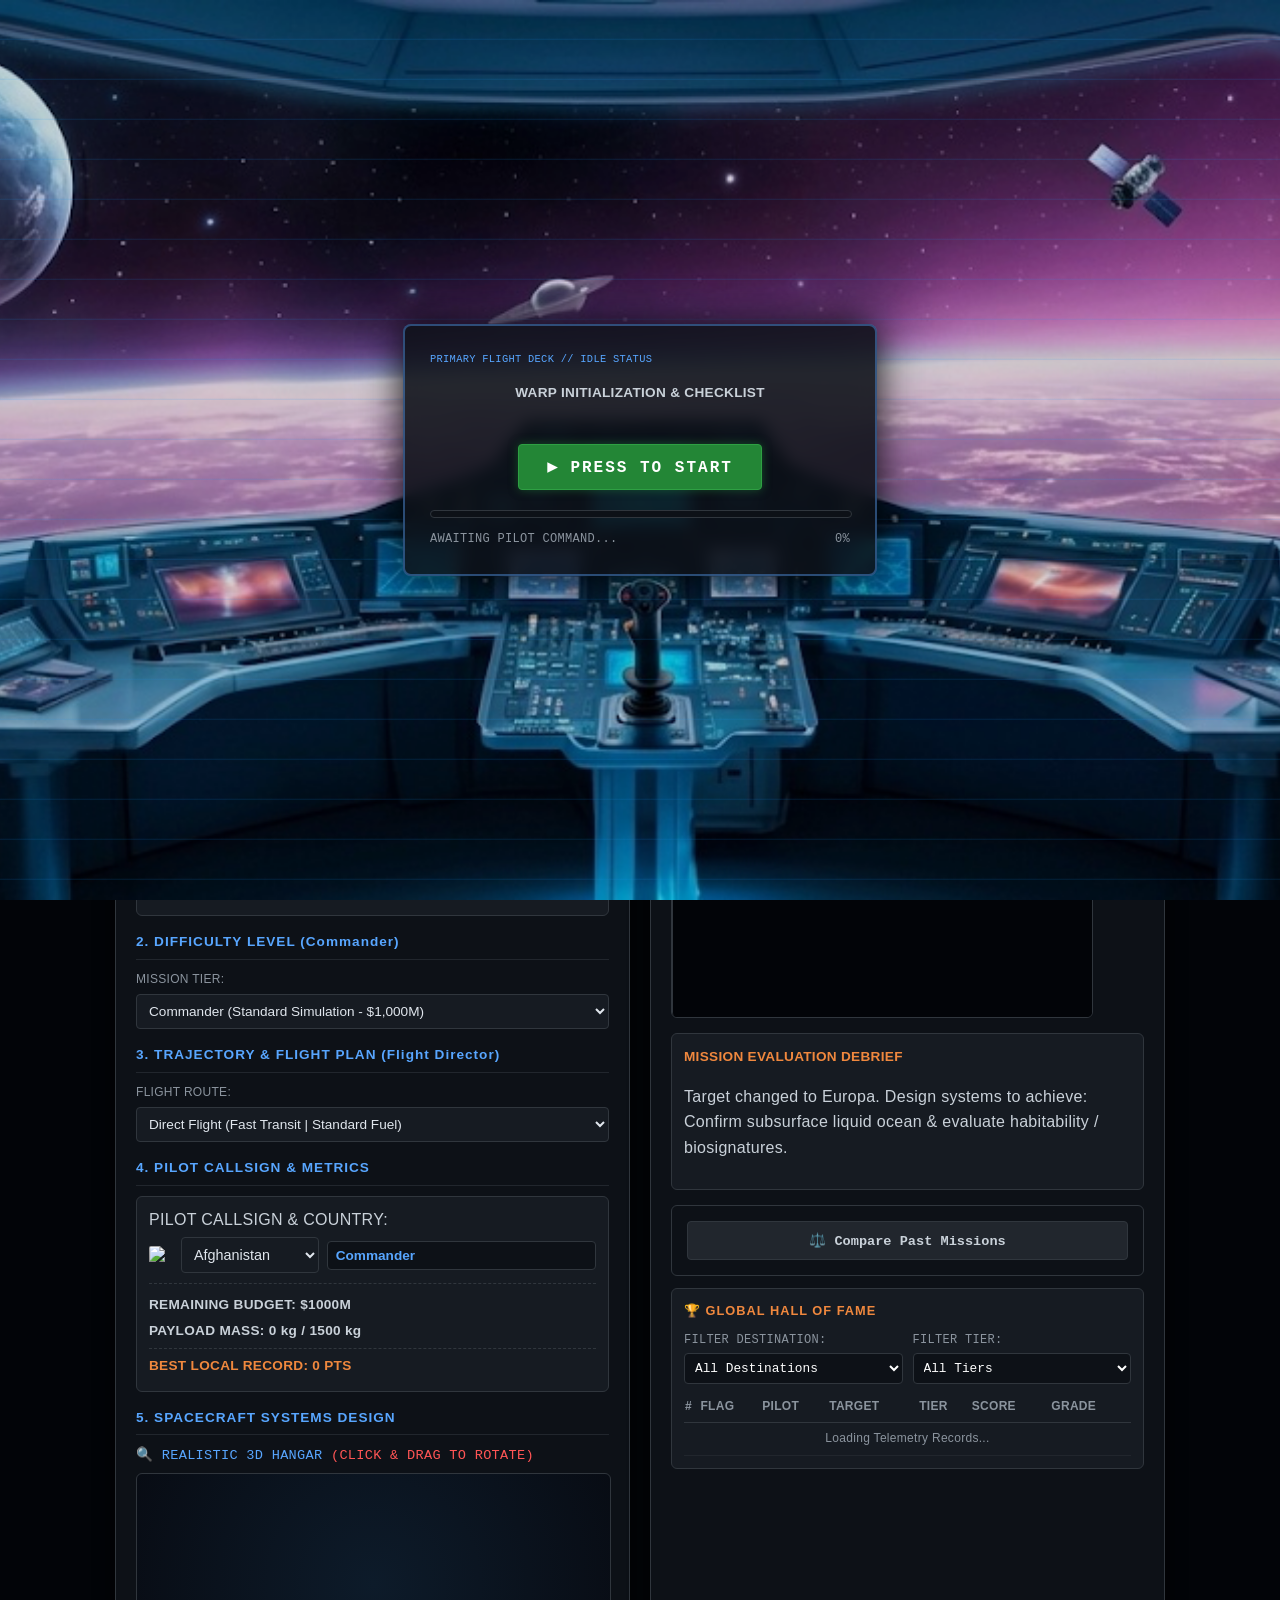
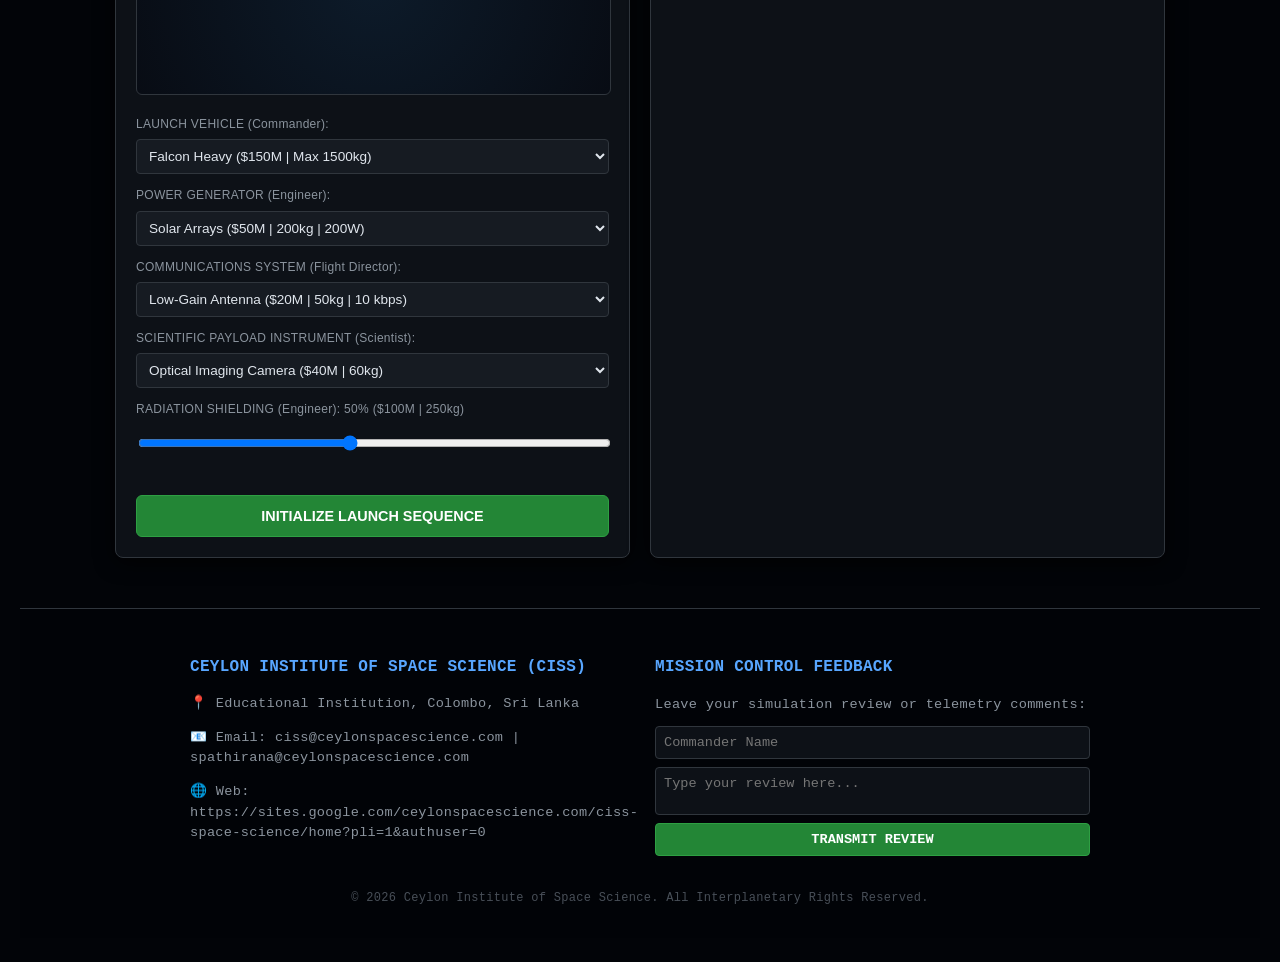
==== commit a79bb862: "Update index.html" ====
--- a/index.html
+++ b/index.html
@@ -637,7 +637,7 @@
 
             <!-- REALISTIC 3D WEBGL HANGAR INSPECTION VIEWPORT (Visible to all) -->
             <div style="margin-bottom: 20px;">
-                <label style="display: block; font-family: monospace; font-size: 0.85rem; color: #58a6ff; margin-bottom: 6px;">🔍 REALISTIC 3D HANGAR (CLICK &amp; DRAG TO ROTATE)</label>
+                <label style="display: block; font-family: monospace; font-size: 0.85rem; color: #58a6ff; margin-bottom: 6px;">🔍 REALISTIC 3D HANGAR <span style="color: #ff5555;">(CLICK &amp; DRAG TO ROTATE)</span></label>
                 <div id="hangar-container" style="position: relative; width: 100%; height: 220px; background: radial-gradient(circle, #0d1b2a 0%, #080c14 100%); border-radius: 6px; overflow: hidden; border: 1px solid #30363d; cursor: grab;">
                     <!-- Three.js Canvas will be appended here automatically -->
                 </div>
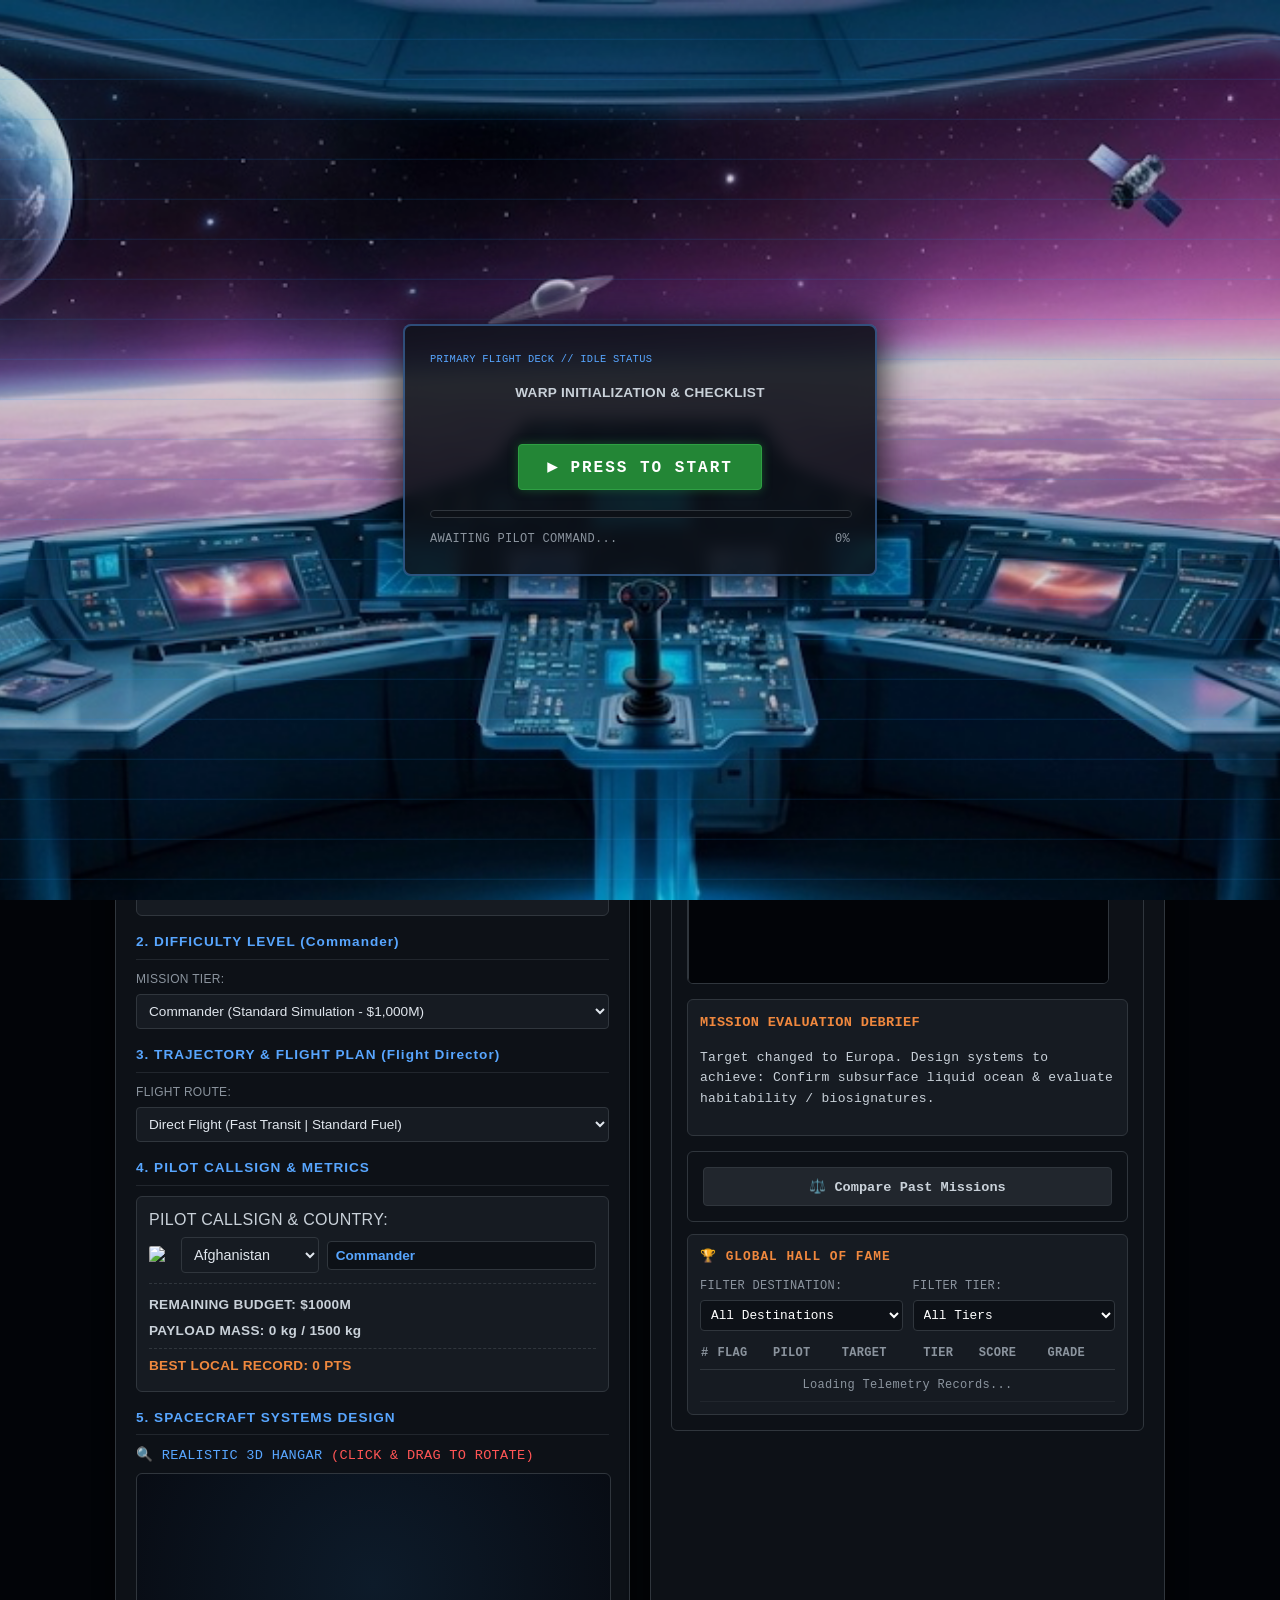
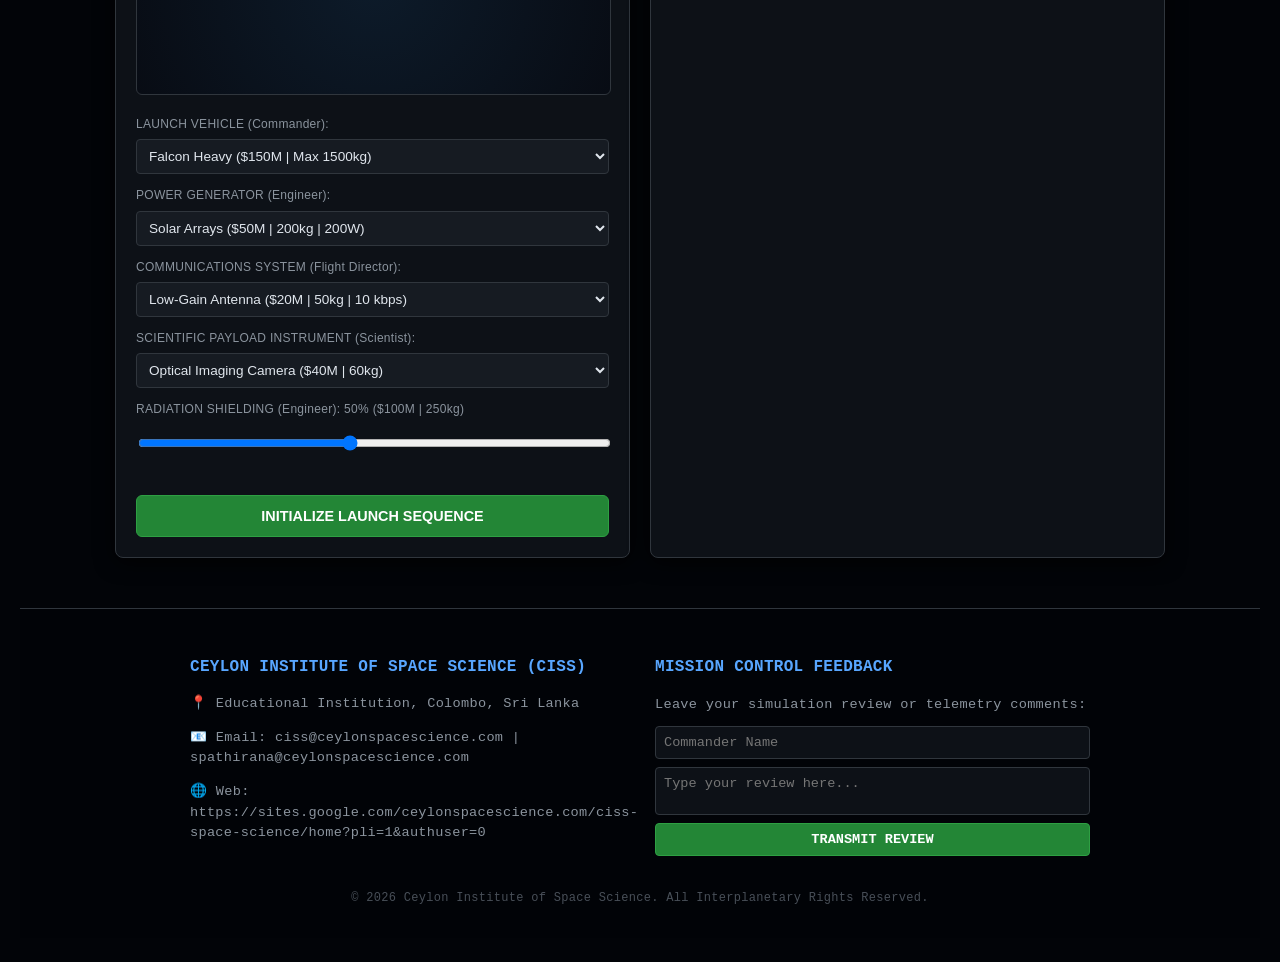
==== commit 8d8348be: "Update index.html" ====
--- a/index.html
+++ b/index.html
@@ -732,10 +732,45 @@
                     <div id="dash-sync-feed" style="font-size:0.74rem; color:#a5d6ff; margin-top:4px; font-style:italic;"></div>
                 </div>
                 
-                <a href="basics.html" target="_blank" style="display: block; width: 100%; box-sizing: border-box; background: linear-gradient(135deg, #1f6feb 0%, #238636 100%); border: 1px solid #388bfd; color: white; padding: 12px; border-radius: 6px; font-family: monospace; font-weight: bold; text-decoration: none; text-align: center; letter-spacing: 2px; box-shadow: 0 0 15px rgba(31, 111, 235, 0.4); transition: all 0.3s ease;">
-                    LEARN THE BASICS
-                </a>
-            </div>
+<!-- COMPACT ACTION BUTTONS: LEARN BASICS + HOW TO PLAY -->
+<div class="guide-btn-group" style="display: inline-flex; align-items: center; gap: 10px; flex-wrap: wrap;">
+    <button id="learn-basics-btn" onclick="openBasicsModal()" style="
+        padding: 6px 12px;
+        font-size: 0.78rem;
+        font-family: 'Courier New', monospace;
+        font-weight: 600;
+        background: #21262d;
+        color: #c9d1d9;
+        border: 1px solid #30363d;
+        border-radius: 6px;
+        cursor: pointer;
+        transition: all 0.2s ease;
+    " onmouseover="this.style.borderColor='#58a6ff'; this.style.color='#ffffff';" 
+       onmouseout="this.style.borderColor='#30363d'; this.style.color='#c9d1d9';">
+        📘 Learn Basics
+    </button>
+
+    <a href="how-to-play.html" target="_blank" rel="noopener noreferrer" style="
+        display: inline-flex;
+        align-items: center;
+        gap: 6px;
+        padding: 6px 14px;
+        font-size: 0.78rem;
+        font-family: 'Courier New', monospace;
+        font-weight: 700;
+        text-decoration: none;
+        background: linear-gradient(135deg, #1f6feb, #238636);
+        color: #ffffff;
+        border: 1px solid rgba(88, 166, 255, 0.5);
+        border-radius: 6px;
+        box-shadow: 0 2px 10px rgba(31, 111, 235, 0.25);
+        cursor: pointer;
+        transition: all 0.2s ease;
+    " onmouseover="this.style.transform='translateY(-1px)'; this.style.boxShadow='0 4px 14px rgba(88, 166, 255, 0.45)';" 
+       onmouseout="this.style.transform='translateY(0)'; this.style.boxShadow='0 2px 10px rgba(31, 111, 235, 0.25)';">
+        🚀 How to Play
+    </a>
+</div>
 
             <h2>6. ORBIT TELEMETRY &amp; MISSION CONTROL</h2>
             
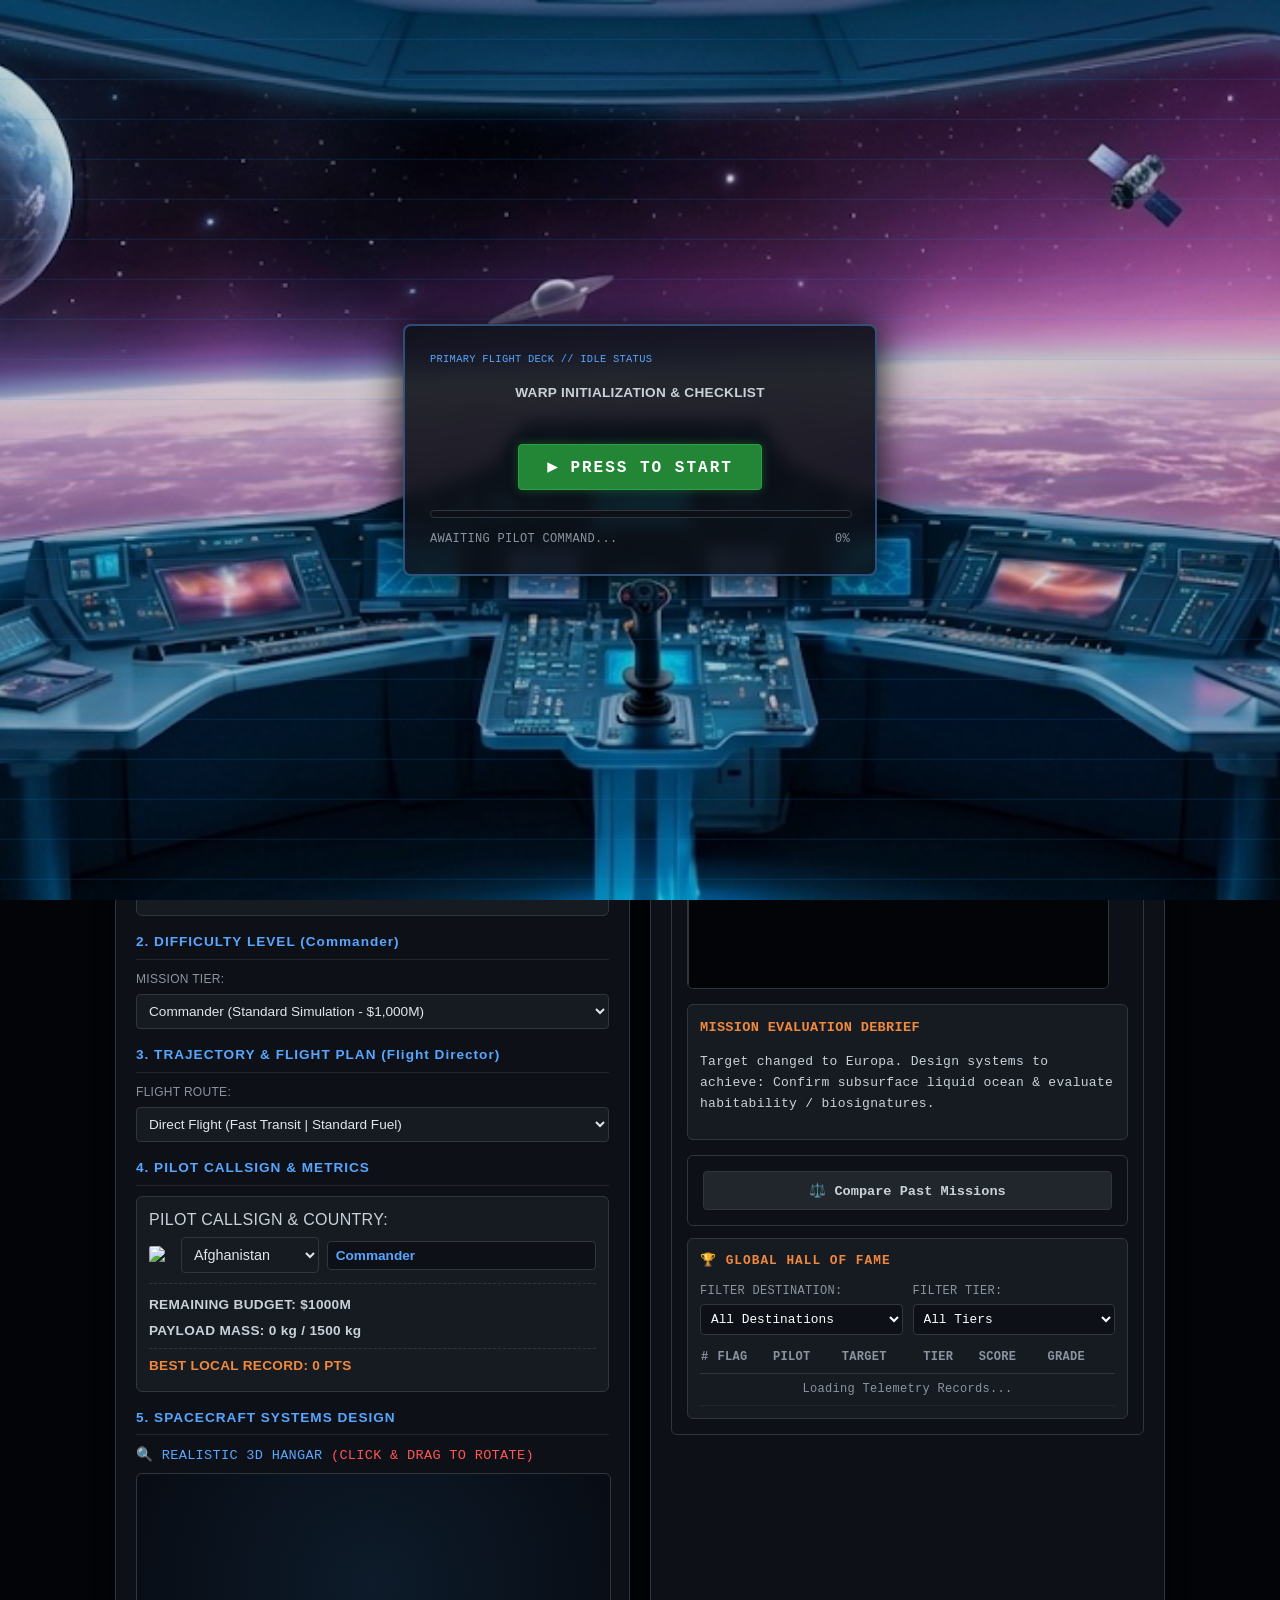
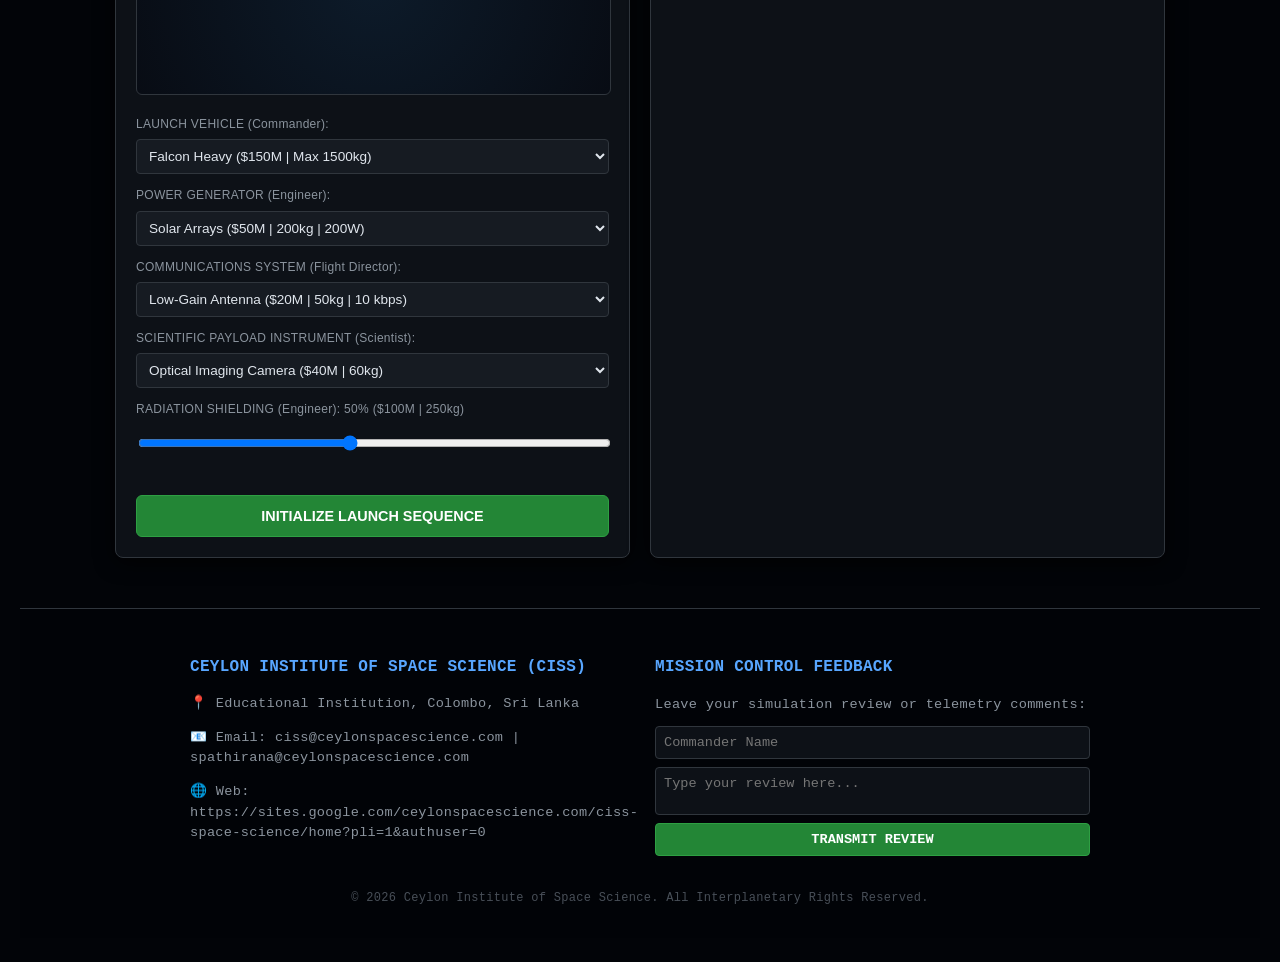
==== commit 3c43456a: "Update index.html" ====
--- a/index.html
+++ b/index.html
@@ -732,30 +732,38 @@
                     <div id="dash-sync-feed" style="font-size:0.74rem; color:#a5d6ff; margin-top:4px; font-style:italic;"></div>
                 </div>
                 
-<!-- COMPACT ACTION BUTTONS: LEARN BASICS + HOW TO PLAY -->
-<div class="guide-btn-group" style="display: inline-flex; align-items: center; gap: 10px; flex-wrap: wrap;">
+<!-- EQUAL-WIDTH SPREAD BUTTON CONTAINER WITH GRADIENT SHINE -->
+<div class="guide-btn-group" style="display: grid; grid-template-columns: 1fr 1fr; gap: 14px; width: 100%; margin-bottom: 15px;">
+    
+    <!-- LEARN BASICS BUTTON -->
     <button id="learn-basics-btn" onclick="openBasicsModal()" style="
-        padding: 6px 12px;
-        font-size: 0.78rem;
+        width: 100%;
+        padding: 8px 14px;
+        font-size: 0.8rem;
         font-family: 'Courier New', monospace;
-        font-weight: 600;
-        background: #21262d;
-        color: #c9d1d9;
-        border: 1px solid #30363d;
+        font-weight: 700;
+        background: linear-gradient(135deg, #21262d, #30363d);
+        color: #ffffff;
+        border: 1px solid rgba(88, 166, 255, 0.4);
         border-radius: 6px;
+        box-shadow: 0 2px 10px rgba(33, 38, 45, 0.4);
         cursor: pointer;
         transition: all 0.2s ease;
-    " onmouseover="this.style.borderColor='#58a6ff'; this.style.color='#ffffff';" 
-       onmouseout="this.style.borderColor='#30363d'; this.style.color='#c9d1d9';">
+        text-align: center;
+    " onmouseover="this.style.transform='translateY(-1px)'; this.style.boxShadow='0 4px 14px rgba(88, 166, 255, 0.35)';" 
+       onmouseout="this.style.transform='translateY(0)'; this.style.boxShadow='0 2px 10px rgba(33, 38, 45, 0.4)';">
         📘 Learn Basics
     </button>
 
+    <!-- HOW TO PLAY BUTTON -->
     <a href="how-to-play.html" target="_blank" rel="noopener noreferrer" style="
-        display: inline-flex;
+        display: flex;
         align-items: center;
+        justify-content: center;
         gap: 6px;
-        padding: 6px 14px;
-        font-size: 0.78rem;
+        width: 100%;
+        padding: 8px 14px;
+        font-size: 0.8rem;
         font-family: 'Courier New', monospace;
         font-weight: 700;
         text-decoration: none;
@@ -766,12 +774,14 @@
         box-shadow: 0 2px 10px rgba(31, 111, 235, 0.25);
         cursor: pointer;
         transition: all 0.2s ease;
+        text-align: center;
     " onmouseover="this.style.transform='translateY(-1px)'; this.style.boxShadow='0 4px 14px rgba(88, 166, 255, 0.45)';" 
        onmouseout="this.style.transform='translateY(0)'; this.style.boxShadow='0 2px 10px rgba(31, 111, 235, 0.25)';">
         🚀 How to Play
     </a>
+
 </div>
-
+                
             <h2>6. ORBIT TELEMETRY &amp; MISSION CONTROL</h2>
             
             <!-- REAL-TIME MISSION RESOURCE DASHBOARD -->
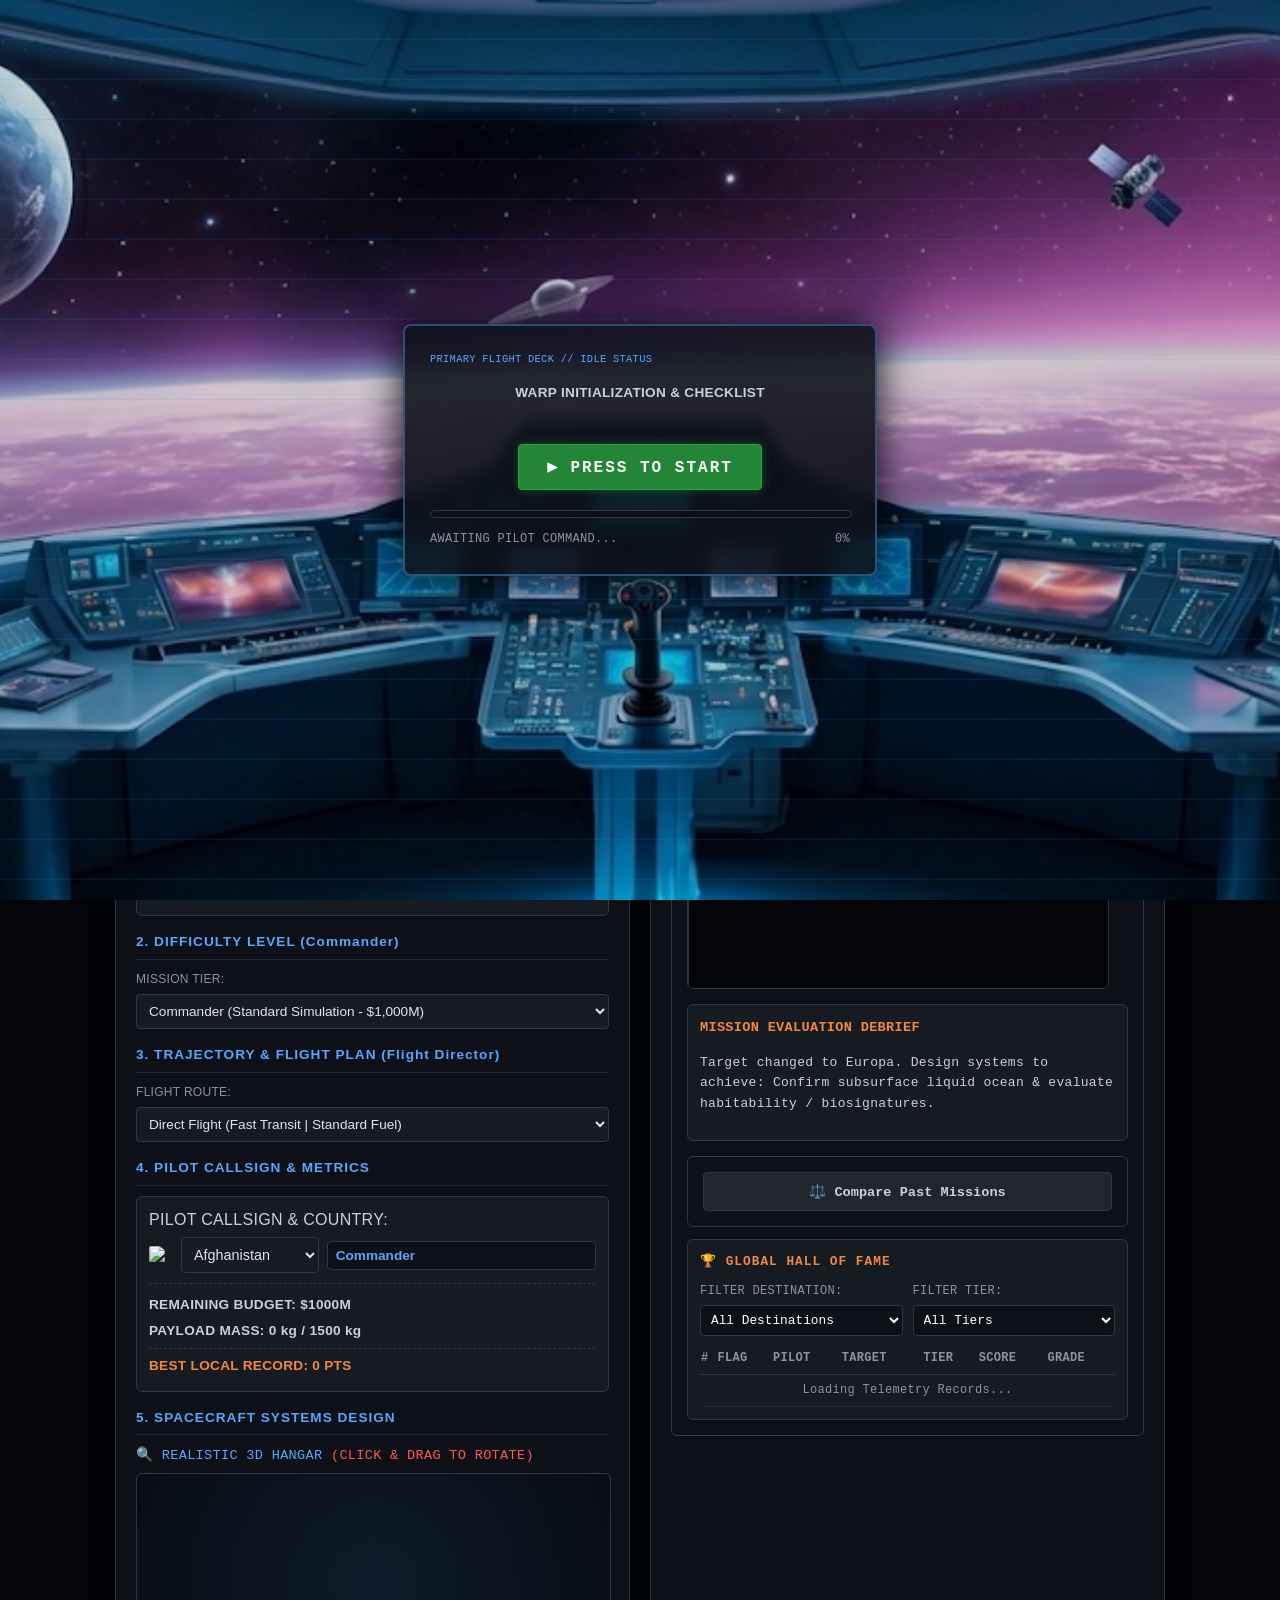
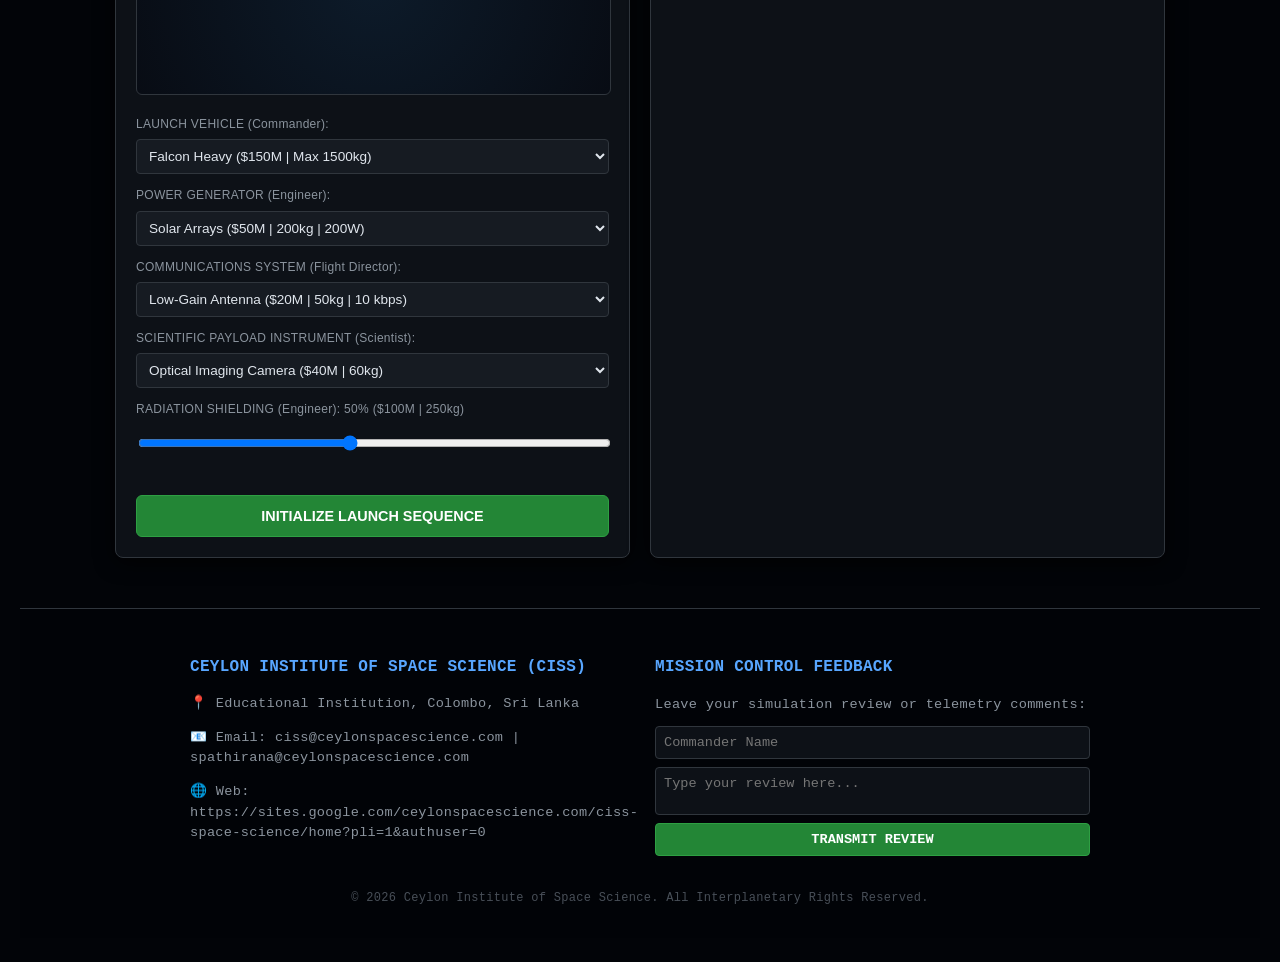
==== commit ec764c58: "Update index.html" ====
--- a/index.html
+++ b/index.html
@@ -732,41 +732,24 @@
                     <div id="dash-sync-feed" style="font-size:0.74rem; color:#a5d6ff; margin-top:4px; font-style:italic;"></div>
                 </div>
                 
-<!-- EQUAL-WIDTH SPREAD BUTTON CONTAINER WITH GRADIENT SHINE -->
-<div class="guide-btn-group" style="display: grid; grid-template-columns: 1fr 1fr; gap: 14px; width: 100%; margin-bottom: 15px;">
+<!-- PERFECTLY ALIGNED EQUAL-WIDTH BUTTONS -->
+<div class="guide-btn-group" style="display: grid; grid-template-columns: minmax(0, 1fr) minmax(0, 1fr); gap: 14px; width: 100%; margin: 12px 0 16px 0; box-sizing: border-box;">
     
     <!-- LEARN BASICS BUTTON -->
-    <button id="learn-basics-btn" onclick="openBasicsModal()" style="
-        width: 100%;
-        padding: 8px 14px;
-        font-size: 0.8rem;
-        font-family: 'Courier New', monospace;
-        font-weight: 700;
-        background: linear-gradient(135deg, #21262d, #30363d);
-        color: #ffffff;
-        border: 1px solid rgba(88, 166, 255, 0.4);
-        border-radius: 6px;
-        box-shadow: 0 2px 10px rgba(33, 38, 45, 0.4);
-        cursor: pointer;
-        transition: all 0.2s ease;
-        text-align: center;
-    " onmouseover="this.style.transform='translateY(-1px)'; this.style.boxShadow='0 4px 14px rgba(88, 166, 255, 0.35)';" 
-       onmouseout="this.style.transform='translateY(0)'; this.style.boxShadow='0 2px 10px rgba(33, 38, 45, 0.4)';">
-        📘 Learn Basics
-    </button>
-
-    <!-- HOW TO PLAY BUTTON -->
-    <a href="how-to-play.html" target="_blank" rel="noopener noreferrer" style="
+    <button id="learn-basics-btn" type="button" onclick="openBasicsModal()" style="
         display: flex;
         align-items: center;
         justify-content: center;
         gap: 6px;
         width: 100%;
-        padding: 8px 14px;
+        height: 38px;
+        margin: 0;
+        padding: 0 12px;
+        box-sizing: border-box;
         font-size: 0.8rem;
+        line-height: 1;
         font-family: 'Courier New', monospace;
         font-weight: 700;
-        text-decoration: none;
         background: linear-gradient(135deg, #1f6feb, #238636);
         color: #ffffff;
         border: 1px solid rgba(88, 166, 255, 0.5);
@@ -774,11 +757,37 @@
         box-shadow: 0 2px 10px rgba(31, 111, 235, 0.25);
         cursor: pointer;
         transition: all 0.2s ease;
-        text-align: center;
+    " onmouseover="this.style.transform='translateY(-1px)'; this.style.boxShadow='0 4px 14px rgba(88, 166, 255, 0.45)';" 
+       onmouseout="this.style.transform='translateY(0)'; this.style.boxShadow='0 2px 10px rgba(31, 111, 235, 0.25)';">
+        📘 Learn Basics
+    </button>
+
+    <!-- HOW TO PLAY BUTTON -->
+    <button id="how-to-play-btn" type="button" onclick="window.open('how-to-play.html', '_blank', 'noopener,noreferrer')" style="
+        display: flex;
+        align-items: center;
+        justify-content: center;
+        gap: 6px;
+        width: 100%;
+        height: 38px;
+        margin: 0;
+        padding: 0 12px;
+        box-sizing: border-box;
+        font-size: 0.8rem;
+        line-height: 1;
+        font-family: 'Courier New', monospace;
+        font-weight: 700;
+        background: linear-gradient(135deg, #1f6feb, #238636);
+        color: #ffffff;
+        border: 1px solid rgba(88, 166, 255, 0.5);
+        border-radius: 6px;
+        box-shadow: 0 2px 10px rgba(31, 111, 235, 0.25);
+        cursor: pointer;
+        transition: all 0.2s ease;
     " onmouseover="this.style.transform='translateY(-1px)'; this.style.boxShadow='0 4px 14px rgba(88, 166, 255, 0.45)';" 
        onmouseout="this.style.transform='translateY(0)'; this.style.boxShadow='0 2px 10px rgba(31, 111, 235, 0.25)';">
         🚀 How to Play
-    </a>
+    </button>
 
 </div>
                 
